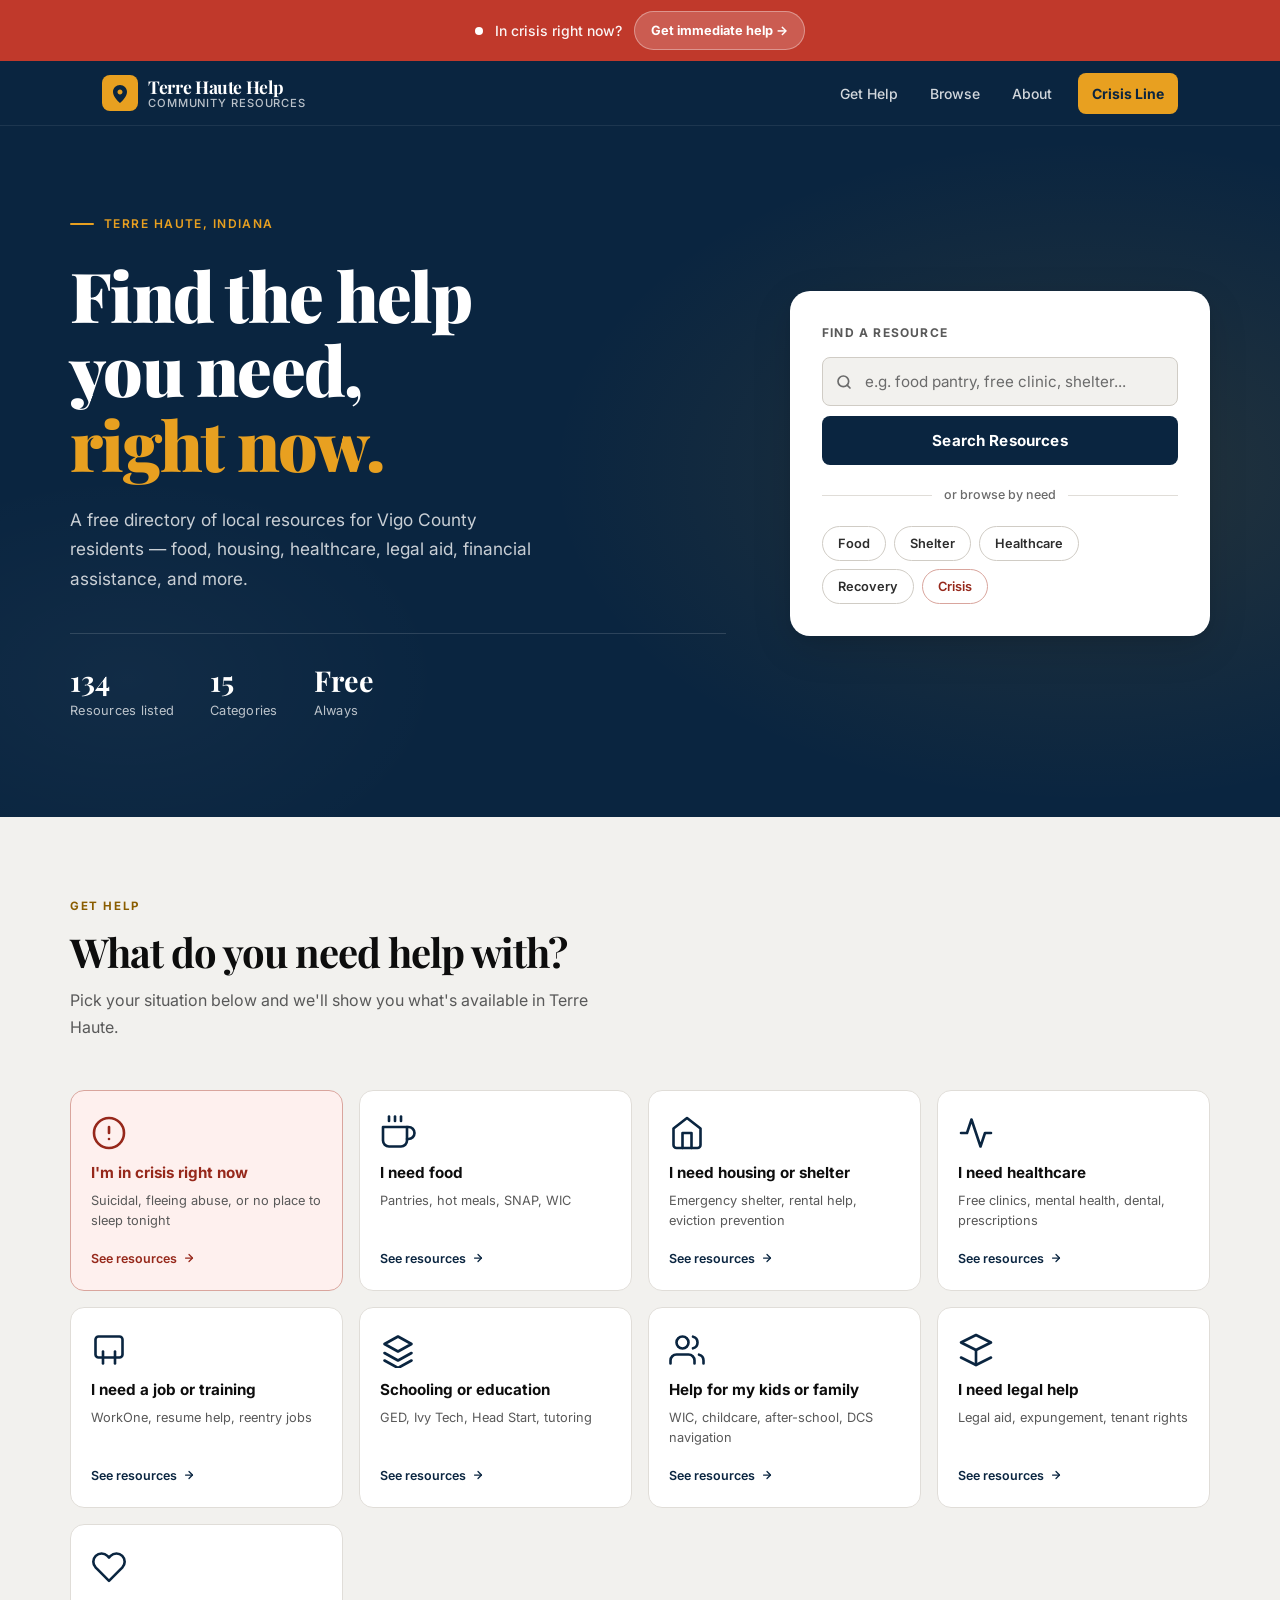
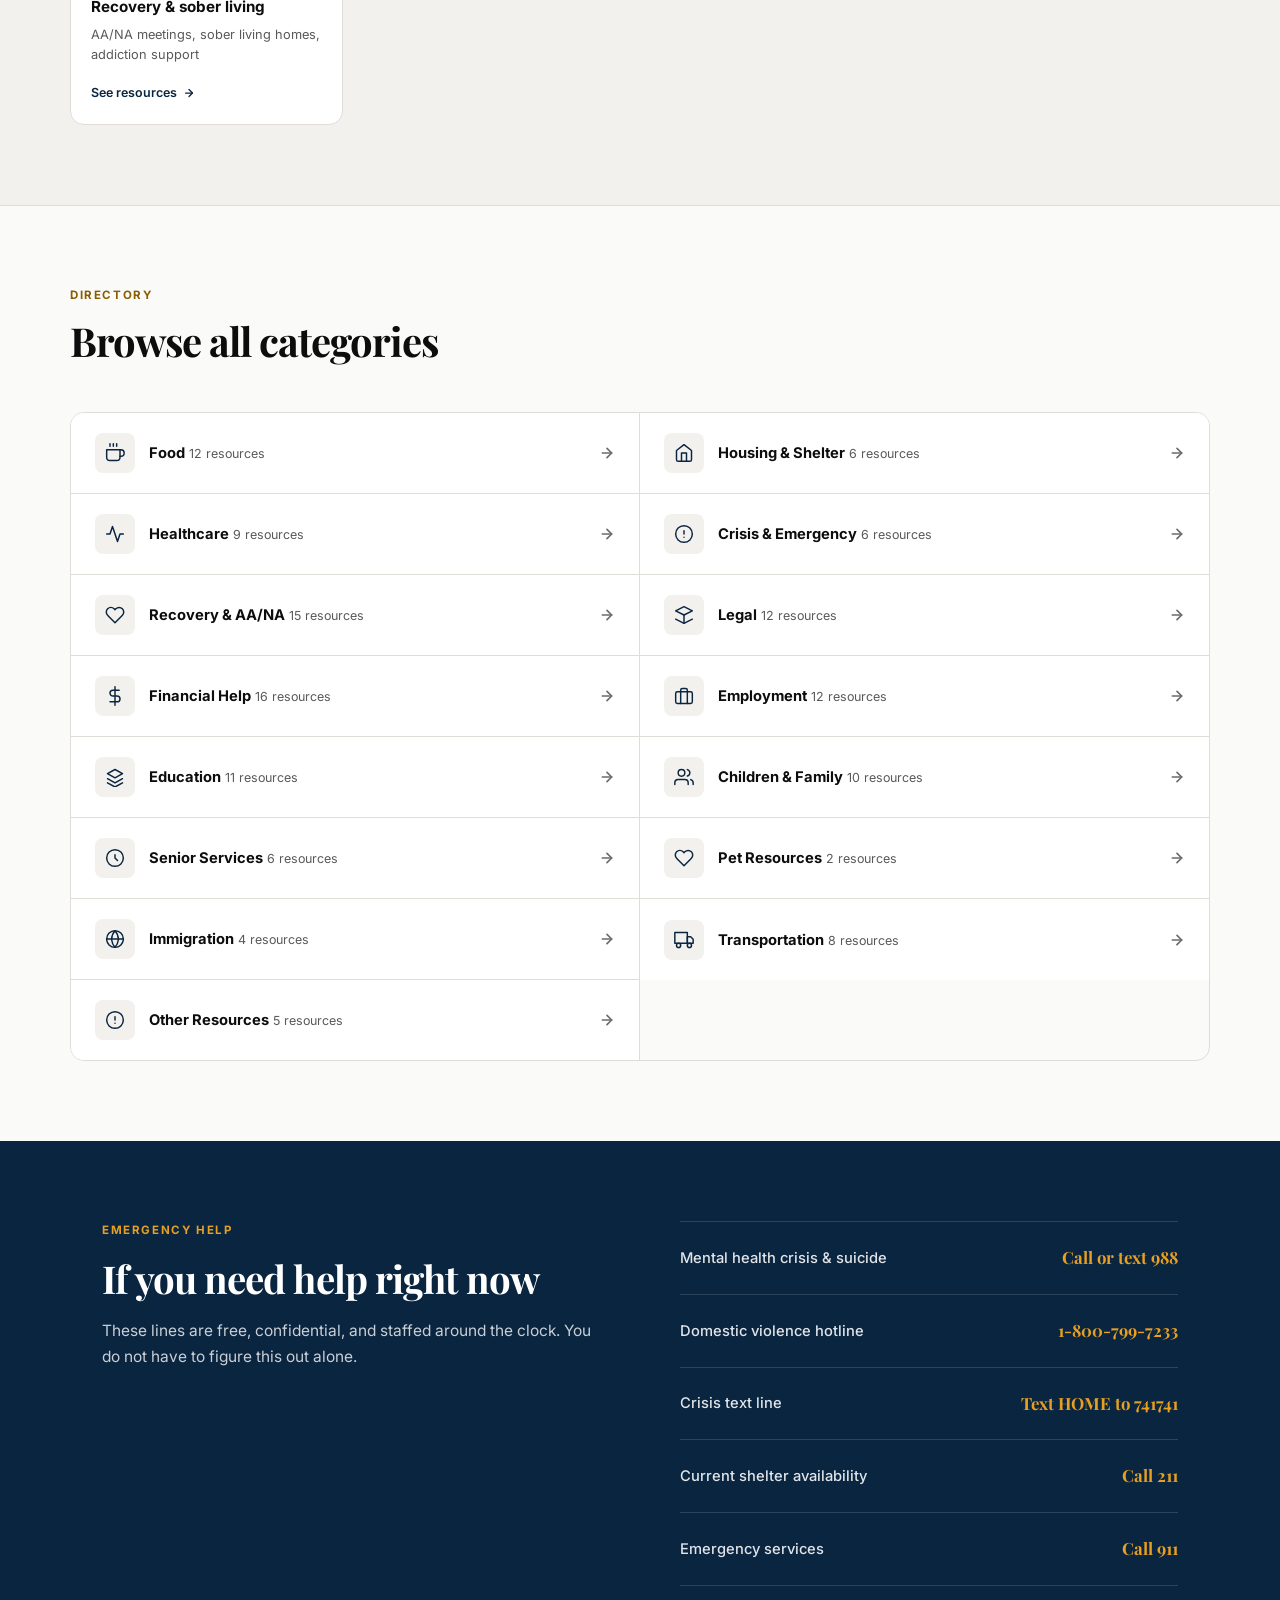
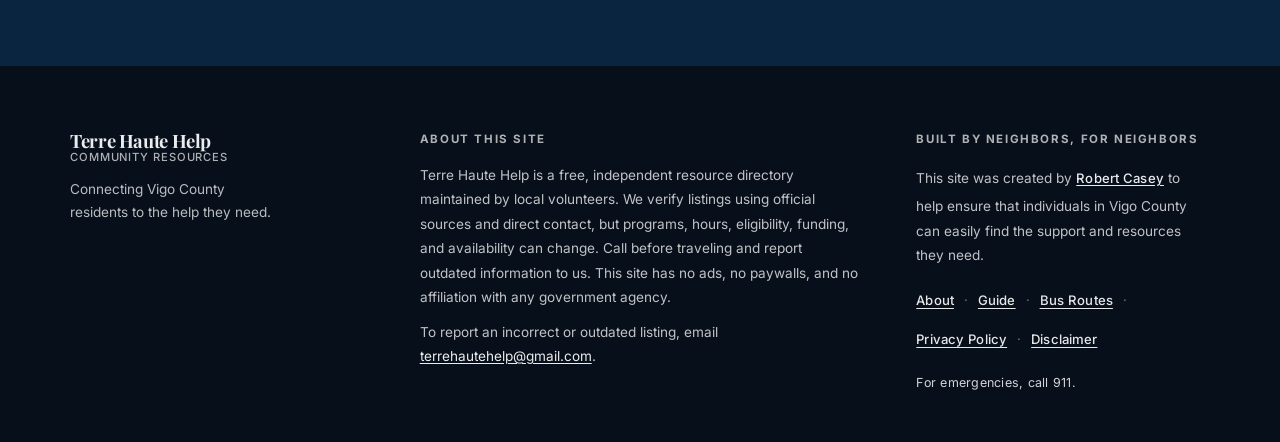
==== index.html @ 7b7ea7d6 "Import existing Terre Haute Help website" ====
<!DOCTYPE html>
<html lang="en">
<head>
  <meta charset="UTF-8" />
  <meta name="viewport" content="width=device-width, initial-scale=1.0" />

  <title>Terre Haute Help — Free Local Resources in Vigo County, Indiana</title>
  <meta name="description" content="Free resource directory for Terre Haute and Vigo County, Indiana. Find food pantries, emergency shelter, free clinics, legal aid, financial assistance, crisis support, sober living, and more." />
  <meta name="author" content="Robert Casey" />
  <meta name="robots" content="index, follow" />
  <meta name="theme-color" content="#0A2540" />
  <link rel="canonical" href="https://terrehautehelp.org" />

  <meta name="geo.region" content="US-IN" />
  <meta name="geo.placename" content="Terre Haute, Indiana" />
  <meta name="geo.position" content="39.4667;-87.4139" />
  <meta name="ICBM" content="39.4667, -87.4139" />

  <meta property="og:title" content="Terre Haute Help — Free Local Resources for Vigo County" />
  <meta property="og:description" content="A free, community-maintained directory of food, housing, healthcare, legal aid, sober living, and crisis resources in Terre Haute, Indiana." />
  <meta property="og:type" content="website" />
  <meta property="og:url" content="https://terrehautehelp.org" />
  <meta property="og:image" content="https://terrehautehelp.org/og-image-v3.png" />
  <meta property="og:image:width" content="1200" />
  <meta property="og:image:height" content="630" />
  <meta property="og:image:alt" content="Terre Haute Help — Free Community Resources" />
  <meta property="og:locale" content="en_US" />
  <meta property="og:site_name" content="Terre Haute Help" />

  <meta name="twitter:card" content="summary_large_image" />
  <meta name="twitter:title" content="Terre Haute Help — Free Local Resources" />
  <meta name="twitter:description" content="Food, housing, healthcare, legal aid, sober living, and crisis support for Terre Haute and Vigo County residents. Free, always." />
  <meta name="twitter:image" content="https://terrehautehelp.org/og-image-v3.png" />
  <meta name="twitter:image:alt" content="Terre Haute Help — Free Community Resources" />

  <meta name="apple-mobile-web-app-capable" content="yes" />
  <meta name="apple-mobile-web-app-status-bar-style" content="black-translucent" />
  <meta name="apple-mobile-web-app-title" content="TH Help" />

<link rel="icon" type="image/png" href="/favicon-96x96.png" sizes="96x96" />
<link rel="icon" type="image/svg+xml" href="/favicon.svg" />
<link rel="shortcut icon" href="/favicon.ico" />
<link rel="apple-touch-icon" sizes="180x180" href="/apple-touch-icon.png" />
<meta name="apple-mobile-web-app-title" content="Terre Haute Help" />
<link rel="manifest" href="/site.webmanifest" />

  <link rel="preconnect" href="https://fonts.googleapis.com" />
  <link rel="preconnect" href="https://fonts.gstatic.com" crossorigin />
  <link href="https://fonts.googleapis.com/css2?family=Playfair+Display:wght@700;900&family=Inter:wght@400;500;600;700&display=swap" rel="stylesheet" />

  <link rel="stylesheet" href="styles.css" />

  <script type="application/ld+json">
  {
    "@context": "https://schema.org",
    "@graph": [
      {
        "@type": "WebSite",
        "name": "Terre Haute Help",
        "url": "https://terrehautehelp.org",
        "description": "Free community resource directory for Terre Haute and Vigo County, Indiana.",
        "inLanguage": "en-US",
        "potentialAction": {
          "@type": "SearchAction",
          "target": "https://terrehautehelp.org/?q={search_term_string}",
          "query-input": "required name=search_term_string"
        }
      },
      {
        "@type": "NGO",
        "name": "Terre Haute Help",
        "url": "https://terrehautehelp.org",
        "logo": "https://terrehautehelp.org/og-image-v3.png",
        "email": "terrehautehelp@gmail.com",
        "foundingDate": "2026",
        "founder": [
          {"@type": "Person", "name": "Robert Casey"}
        ],
        "address": {
          "@type": "PostalAddress",
          "addressLocality": "Terre Haute",
          "addressRegion": "IN",
          "postalCode": "47807",
          "addressCountry": "US"
        },
        "geo": {
          "@type": "GeoCoordinates",
          "latitude": 39.4667,
          "longitude": -87.4139
        },
        "areaServed": {
          "@type": "City",
          "name": "Terre Haute",
          "containedInPlace": {
            "@type": "State",
            "name": "Indiana"
          }
        },
        "description": "Volunteer-maintained directory connecting Vigo County residents to free local resources including food, housing, healthcare, legal aid, crisis support, and sober living.",
        "knowsAbout": [
          "Food assistance",
          "Emergency shelter",
          "Healthcare resources",
          "Legal aid",
          "Crisis support",
          "Sober living",
          "Financial assistance",
          "Employment help",
          "Education resources",
          "Children and family services"
        ],
        "sameAs": []
      },
      {
        "@type": "WebPage",
        "url": "https://terrehautehelp.org",
        "name": "Terre Haute Help — Free Local Resources in Vigo County, Indiana",
        "description": "Free resource directory for Terre Haute and Vigo County residents. Find food pantries, shelter, healthcare, legal aid, crisis support, sober living homes, and financial assistance.",
        "inLanguage": "en-US",
        "isPartOf": {"@id": "https://terrehautehelp.org"},
        "about": {
          "@type": "Thing",
          "name": "Community Resources",
          "description": "Free social services and community support resources for residents of Terre Haute and Vigo County, Indiana."
        },
        "breadcrumb": {
          "@type": "BreadcrumbList",
          "itemListElement": [
            {
              "@type": "ListItem",
              "position": 1,
              "name": "Home",
              "item": "https://terrehautehelp.org"
            }
          ]
        }
      },
      {
        "@type": "FAQPage",
        "mainEntity": [
          {
            "@type": "Question",
            "name": "Where can I find free food in Terre Haute?",
            "acceptedAnswer": {
              "@type": "Answer",
              "text": "Terre Haute has several food pantries and hot meal programs including Catholic Charities Food Pantry, the Salvation Army, and CAPWI. Use our directory to find locations, hours, and what to bring."
            }
          },
          {
            "@type": "Question",
            "name": "Where can I get emergency shelter in Terre Haute?",
            "acceptedAnswer": {
              "@type": "Answer",
              "text": "Call Indiana 211 for current emergency shelter availability. Light House Mission provides emergency lodging at 1201 S. 13th St; call 812-232-7001 before traveling because space and intake requirements change. If you are fleeing domestic abuse or sexual assault, CODA Wabash Valley provides 24/7 mobile advocacy at 800-566-2632."
            }
          },
          {
            "@type": "Question",
            "name": "Where can I find free healthcare in Terre Haute?",
            "acceptedAnswer": {
              "@type": "Answer",
              "text": "The Neighborhood Health Clinic offers free primary care for uninsured adults. Hamilton Center provides mental health and addiction services on a sliding fee scale. The Vigo County Health Department offers low-cost immunizations and testing."
            }
          },
          {
            "@type": "Question",
            "name": "Where can I find sober living homes in Terre Haute?",
            "acceptedAnswer": {
              "@type": "Answer",
              "text": "Terre Haute has sober living options for men, women, and co-ed including Odyssey House, Oxford Houses, Club Soda Sober Living, Phoenix House, and Next Step Recovery. Use our Recovery category to see all options with contact information."
            }
          },
          {
            "@type": "Question",
            "name": "Who do I call if I'm in crisis in Terre Haute?",
            "acceptedAnswer": {
              "@type": "Answer",
              "text": "Call or text 988 for mental health and suicide crisis support. For domestic violence, call 1-800-799-7233. For emergencies call 911. Hamilton Center also operates a 24/7 local crisis line at 800-742-0787."
            }
          }
        ]
      }
    ]
  }
  </script>
</head>

<body>
  <a class="skip-link" href="#main">Skip to main content</a>
  <div class="site-chrome" data-surface="dark">
    <div class="crisis-bar">
      <span class="crisis-bar-dot"></span>
      <span class="crisis-bar-text">In crisis right now?</span>
      <a href="#crisis" class="crisis-bar-link">Get immediate help →</a>
    </div>

    <header class="site-header">
      <div class="header-inner">
        <a href="/" class="logo">
          <div class="logo-mark">
            <svg viewBox="0 0 20 20" xmlns="http://www.w3.org/2000/svg">
              <path d="M10 2C6.13 2 3 5.13 3 9c0 5.25 7 11 7 11s7-5.75 7-11c0-3.87-3.13-7-7-7zm0 9.5c-1.38 0-2.5-1.12-2.5-2.5S8.62 6.5 10 6.5s2.5 1.12 2.5 2.5S11.38 11.5 10 11.5z"/>
            </svg>
          </div>
          <div class="logo-text-wrap">
            <span class="logo-name">Terre Haute Help</span>
            <span class="logo-sub">Community Resources</span>
          </div>
        </a>
        <nav class="site-nav" aria-label="Main navigation">
          <a href="#situation" data-nav="gethelp">Get Help</a>
          <a href="#categories" data-nav="browse">Browse</a>
          <a href="/about" data-nav="about">About</a>
          <a href="#crisis" class="nav-cta">Crisis Line</a>
        </nav>
      </div>
    </header>
  </div>

  <main id="main">
    <div id="resultsStatus" role="status" aria-live="polite" class="visually-hidden"></div>
    <section class="hero" data-surface="dark">
      <div class="hero-grid">
        <div class="hero-left">
          <p class="hero-eyebrow">Terre Haute, Indiana</p>
          <h1 class="hero-title">Find the help<br>you need,<br><em>right now.</em></h1>
          <p class="hero-sub">A free directory of local resources for Vigo County residents — food, housing, healthcare, legal aid, financial assistance, and more.</p>
          <div class="hero-stats" data-nosnippet>
            <div class="hero-stat">
              <div class="hero-stat-num" id="statResources"></div>
              <div class="hero-stat-label">Resources listed</div>
            </div>
            <div class="hero-stat">
              <div class="hero-stat-num">15</div>
              <div class="hero-stat-label">Categories</div>
            </div>
            <div class="hero-stat">
              <div class="hero-stat-num">Free</div>
              <div class="hero-stat-label">Always</div>
            </div>
          </div>
        </div>
        <div class="hero-right">
          <div class="hero-search-card" data-surface="light">
            <label class="search-card-label" for="globalSearch">Find a resource</label>
            <div class="search-field">
              <div class="search-input-wrap">
                <svg class="search-icon" width="16" height="16" viewBox="0 0 24 24" fill="none" stroke="currentColor" stroke-width="2.5" stroke-linecap="round" stroke-linejoin="round" aria-hidden="true"><circle cx="11" cy="11" r="8"/><line x1="21" y1="21" x2="16.65" y2="16.65"/></svg>
                <input type="search" id="globalSearch" class="search-input" placeholder="e.g. food pantry, free clinic, shelter..." autocomplete="off" autocorrect="off" spellcheck="false" />
              </div>
              <button type="button" class="search-btn" id="searchBtn">Search Resources</button>
            </div>
            <div class="search-divider">or browse by need</div>
            <div class="quick-links">
              <button type="button" class="quick-link" data-filter="food">Food</button>
              <button type="button" class="quick-link" data-filter="housing">Shelter</button>
              <button type="button" class="quick-link" data-filter="health">Healthcare</button>
              <button type="button" class="quick-link" data-filter="recovery">Recovery</button>
              <button type="button" class="quick-link quick-link-crisis" data-filter="crisis">Crisis</button>
            </div>
          </div>
        </div>
      </div>
    </section>

    <section class="section situation-section" id="situation">
      <div class="section-inner">
        <div class="section-header">
          <p class="section-eyebrow">Get Help</p>
          <h2 class="section-title">What do you need help with?</h2>
          <p class="section-sub">Pick your situation below and we'll show you what's available in Terre Haute.</p>
        </div>
        <div class="situation-grid">

          <button type="button" class="sit-card sit-crisis" data-filter="crisis">
            <span class="sit-icon" aria-hidden="true"><svg viewBox="0 0 24 24" fill="none" stroke="currentColor" stroke-width="1.75" stroke-linecap="round" stroke-linejoin="round"><circle cx="12" cy="12" r="10"/><line x1="12" y1="8" x2="12" y2="12"/><line x1="12" y1="16" x2="12.01" y2="16"/></svg></span>
            <span class="sit-label">I'm in crisis right now</span>
            <span class="sit-desc">Suicidal, fleeing abuse, or no place to sleep tonight</span>
            <span class="sit-arrow">See resources <svg width="12" height="12" viewBox="0 0 24 24" fill="none" stroke="currentColor" stroke-width="2.5" stroke-linecap="round" stroke-linejoin="round" aria-hidden="true"><line x1="5" y1="12" x2="19" y2="12"/><polyline points="12 5 19 12 12 19"/></svg></span>
          </button>

          <button type="button" class="sit-card" data-filter="food">
            <span class="sit-icon" aria-hidden="true"><svg viewBox="0 0 24 24" fill="none" stroke="currentColor" stroke-width="1.75" stroke-linecap="round" stroke-linejoin="round"><path d="M18 8h1a4 4 0 0 1 0 8h-1"/><path d="M2 8h16v9a4 4 0 0 1-4 4H6a4 4 0 0 1-4-4V8z"/><line x1="6" y1="1" x2="6" y2="4"/><line x1="10" y1="1" x2="10" y2="4"/><line x1="14" y1="1" x2="14" y2="4"/></svg></span>
            <span class="sit-label">I need food</span>
            <span class="sit-desc">Pantries, hot meals, SNAP, WIC</span>
            <span class="sit-arrow">See resources <svg width="12" height="12" viewBox="0 0 24 24" fill="none" stroke="currentColor" stroke-width="2.5" stroke-linecap="round" stroke-linejoin="round" aria-hidden="true"><line x1="5" y1="12" x2="19" y2="12"/><polyline points="12 5 19 12 12 19"/></svg></span>
          </button>

          <button type="button" class="sit-card" data-filter="housing">
            <span class="sit-icon" aria-hidden="true"><svg viewBox="0 0 24 24" fill="none" stroke="currentColor" stroke-width="1.75" stroke-linecap="round" stroke-linejoin="round"><path d="M3 9l9-7 9 7v11a2 2 0 0 1-2 2H5a2 2 0 0 1-2-2z"/><polyline points="9 22 9 12 15 12 15 22"/></svg></span>
            <span class="sit-label">I need housing or shelter</span>
            <span class="sit-desc">Emergency shelter, rental help, eviction prevention</span>
            <span class="sit-arrow">See resources <svg width="12" height="12" viewBox="0 0 24 24" fill="none" stroke="currentColor" stroke-width="2.5" stroke-linecap="round" stroke-linejoin="round" aria-hidden="true"><line x1="5" y1="12" x2="19" y2="12"/><polyline points="12 5 19 12 12 19"/></svg></span>
          </button>

          <button type="button" class="sit-card" data-filter="health">
            <span class="sit-icon" aria-hidden="true"><svg viewBox="0 0 24 24" fill="none" stroke="currentColor" stroke-width="1.75" stroke-linecap="round" stroke-linejoin="round"><path d="M22 12h-4l-3 9L9 3l-3 9H2"/></svg></span>
            <span class="sit-label">I need healthcare</span>
            <span class="sit-desc">Free clinics, mental health, dental, prescriptions</span>
            <span class="sit-arrow">See resources <svg width="12" height="12" viewBox="0 0 24 24" fill="none" stroke="currentColor" stroke-width="2.5" stroke-linecap="round" stroke-linejoin="round" aria-hidden="true"><line x1="5" y1="12" x2="19" y2="12"/><polyline points="12 5 19 12 12 19"/></svg></span>
          </button>

          <button type="button" class="sit-card" data-filter="employment">
            <span class="sit-icon" aria-hidden="true"><svg viewBox="0 0 24 24" fill="none" stroke="currentColor" stroke-width="1.75" stroke-linecap="round" stroke-linejoin="round"><path d="M21 15a2 2 0 0 1-2 2H5a2 2 0 0 1-2-2V5a2 2 0 0 1 2-2h14a2 2 0 0 1 2 2z"/><path d="M16 21v-8"/><path d="M8 21v-8"/></svg></span>
            <span class="sit-label">I need a job or training</span>
            <span class="sit-desc">WorkOne, resume help, reentry jobs</span>
            <span class="sit-arrow">See resources <svg width="12" height="12" viewBox="0 0 24 24" fill="none" stroke="currentColor" stroke-width="2.5" stroke-linecap="round" stroke-linejoin="round" aria-hidden="true"><line x1="5" y1="12" x2="19" y2="12"/><polyline points="12 5 19 12 12 19"/></svg></span>
          </button>

          <button type="button" class="sit-card" data-filter="education">
            <span class="sit-icon" aria-hidden="true"><svg viewBox="0 0 24 24" fill="none" stroke="currentColor" stroke-width="1.75" stroke-linecap="round" stroke-linejoin="round"><path d="M12 3L3 8l9 5 9-5-9-5z"/><path d="M3 14l9 5 9-5"/><path d="M3 19l9 5 9-5"/></svg></span>
            <span class="sit-label">Schooling or education</span>
            <span class="sit-desc">GED, Ivy Tech, Head Start, tutoring</span>
            <span class="sit-arrow">See resources <svg width="12" height="12" viewBox="0 0 24 24" fill="none" stroke="currentColor" stroke-width="2.5" stroke-linecap="round" stroke-linejoin="round" aria-hidden="true"><line x1="5" y1="12" x2="19" y2="12"/><polyline points="12 5 19 12 12 19"/></svg></span>
          </button>

          <button type="button" class="sit-card" data-filter="children">
            <span class="sit-icon" aria-hidden="true"><svg viewBox="0 0 24 24" fill="none" stroke="currentColor" stroke-width="1.75" stroke-linecap="round" stroke-linejoin="round"><path d="M17 21v-2a4 4 0 0 0-4-4H5a4 4 0 0 0-4 4v2"/><circle cx="9" cy="7" r="4"/><path d="M23 21v-2a4 4 0 0 0-3-3.87"/><path d="M16 3.13a4 4 0 0 1 0 7.75"/></svg></span>
            <span class="sit-label">Help for my kids or family</span>
            <span class="sit-desc">WIC, childcare, after-school, DCS navigation</span>
            <span class="sit-arrow">See resources <svg width="12" height="12" viewBox="0 0 24 24" fill="none" stroke="currentColor" stroke-width="2.5" stroke-linecap="round" stroke-linejoin="round" aria-hidden="true"><line x1="5" y1="12" x2="19" y2="12"/><polyline points="12 5 19 12 12 19"/></svg></span>
          </button>

          <button type="button" class="sit-card" data-filter="legal">
            <span class="sit-icon" aria-hidden="true"><svg viewBox="0 0 24 24" fill="none" stroke="currentColor" stroke-width="1.75" stroke-linecap="round" stroke-linejoin="round"><path d="M12 2L2 7l10 5 10-5-10-5z"/><path d="M2 17l10 5 10-5"/><path d="M12 22V12"/></svg></span>
            <span class="sit-label">I need legal help</span>
            <span class="sit-desc">Legal aid, expungement, tenant rights</span>
            <span class="sit-arrow">See resources <svg width="12" height="12" viewBox="0 0 24 24" fill="none" stroke="currentColor" stroke-width="2.5" stroke-linecap="round" stroke-linejoin="round" aria-hidden="true"><line x1="5" y1="12" x2="19" y2="12"/><polyline points="12 5 19 12 12 19"/></svg></span>
          </button>

          <button type="button" class="sit-card" data-filter="recovery">
            <span class="sit-icon" aria-hidden="true"><svg viewBox="0 0 24 24" fill="none" stroke="currentColor" stroke-width="1.75" stroke-linecap="round" stroke-linejoin="round"><path d="M20.84 4.61a5.5 5.5 0 0 0-7.78 0L12 5.67l-1.06-1.06a5.5 5.5 0 0 0-7.78 7.78l1.06 1.06L12 21.23l7.78-7.78 1.06-1.06a5.5 5.5 0 0 0 0-7.78z"/></svg></span>
            <span class="sit-label">Recovery & sober living</span>
            <span class="sit-desc">AA/NA meetings, sober living homes, addiction support</span>
            <span class="sit-arrow">See resources <svg width="12" height="12" viewBox="0 0 24 24" fill="none" stroke="currentColor" stroke-width="2.5" stroke-linecap="round" stroke-linejoin="round" aria-hidden="true"><line x1="5" y1="12" x2="19" y2="12"/><polyline points="12 5 19 12 12 19"/></svg></span>
          </button>

        </div>
      </div>
    </section>

    <section class="section results-section" id="resultsSection" style="display:none;" hidden aria-labelledby="resultsTitle">
      <div class="section-inner">
        <div class="results-header">
          <div>
            <h2 class="section-title" id="resultsTitle" tabindex="-1">Results</h2>
            <p class="results-count" id="resultsCount"></p>
          </div>
          <button type="button" class="clear-btn" id="clearBtn">
            <svg width="14" height="14" viewBox="0 0 24 24" fill="none" stroke="currentColor" stroke-width="2.5" stroke-linecap="round" stroke-linejoin="round" aria-hidden="true"><line x1="19" y1="12" x2="5" y2="12"/><polyline points="12 19 5 12 12 5"/></svg>
            Back to all
          </button>
        </div>
        <div class="results-grid" id="resultsGrid"></div>
      </div>
    </section>

    <section class="section categories-section" id="categories">
      <div class="section-inner">
        <div class="section-header">
          <p class="section-eyebrow">Directory</p>
          <h2 class="section-title">Browse all categories</h2>
        </div>
        <div class="cat-grid" id="catList"></div>
      </div>
    </section>

    <section id="crisis" data-surface="dark" aria-label="Crisis and emergency help">
      <div class="crisis-inner">
        <div class="crisis-left">
          <p class="crisis-eyebrow">Emergency Help</p>
          <h2 class="crisis-title">If you need help right now</h2>
          <p class="crisis-sub">These lines are free, confidential, and staffed around the clock. You do not have to figure this out alone.</p>
        </div>
        <div class="crisis-right">
          <div class="crisis-items">
            <div class="crisis-item"><span class="crisis-item-label">Mental health crisis &amp; suicide</span><a href="tel:988" class="crisis-phone">Call or text 988</a></div>
            <div class="crisis-item"><span class="crisis-item-label">Domestic violence hotline</span><a href="tel:18007997233" class="crisis-phone">1-800-799-7233</a></div>
            <div class="crisis-item"><span class="crisis-item-label">Crisis text line</span><a href="sms:741741" class="crisis-phone">Text HOME to 741741</a></div>
            <div class="crisis-item"><span class="crisis-item-label">Current shelter availability</span><a href="tel:211" class="crisis-phone">Call 211</a></div>
            <div class="crisis-item"><span class="crisis-item-label">Emergency services</span><a href="tel:911" class="crisis-phone">Call 911</a></div>
          </div>
        </div>
      </div>
    </section>
  </main>

  <footer class="site-footer" data-surface="dark">
    <div class="footer-inner">
      <div class="footer-brand">
        <div class="logo-text-wrap">
          <span class="logo-name">Terre Haute Help</span>
          <span class="logo-sub">Community Resources</span>
        </div>
        <p class="footer-tagline">Connecting Vigo County residents to the help they need.</p>
      </div>
      <div class="footer-center">
        <p class="footer-section-label">About this site</p>
        <p class="footer-note">Terre Haute Help is a free, independent resource directory maintained by local volunteers. We verify listings using official sources and direct contact, but programs, hours, eligibility, funding, and availability can change. Call before traveling and report outdated information to us. This site has no ads, no paywalls, and no affiliation with any government agency.</p>
        <p class="footer-note" style="margin-top:10px;">To report an incorrect or outdated listing, email <a href="mailto:terrehautehelp@gmail.com">terrehautehelp@gmail.com</a>.</p>
      </div>
      <div class="footer-right">
        <p class="footer-section-label">Built by neighbors, for neighbors</p>
        <p class="footer-note">This site was created by <a href="/about" class="footer-link">Robert Casey</a> to help ensure that individuals in Vigo County can easily find the support and resources they need.</p>
        <div class="footer-links-row">
          <a href="/about" class="footer-link">About</a>
          <span class="footer-link-divider" aria-hidden="true">·</span>
          <a href="/guide" class="footer-link">Guide</a>
          <span class="footer-link-divider" aria-hidden="true">·</span>
          <a href="/bus" class="footer-link">Bus Routes</a>
          <span class="footer-link-divider" aria-hidden="true">·</span>
          <a href="/privacy" class="footer-link">Privacy Policy</a>
          <span class="footer-link-divider" aria-hidden="true">·</span>
          <a href="/disclaimer" class="footer-link">Disclaimer</a>
        </div>
        <p class="footer-small">For emergencies, call 911.</p>
      </div>
    </div>
  </footer>
  <script src="site.js?v=1"></script>

  <script src="resources.js?v=20260805-135812"></script>
  <script src="app.js?v=20260805-135812"></script>
</body>
</html>
---- styles.css ----
@import url('https://fonts.googleapis.com/css2?family=Playfair+Display:wght@700;900&family=Inter:wght@400;500;600;700&display=swap');

:root {
  --white:#FAFAF8;--bg:#FAFAF8;--bg-2:#F2F1EE;--bg-3:#E8E6E1;
  /* A11Y: ink ramp darkened. Old --ink-muted #6B6B6B moves down to --ink-faint,
     --ink-muted becomes #595959. Old --ink-faint #A8A8A8 (2.28:1) removed. WCAG 1.4.3 */
  --ink:#0D0D0D;--ink-2:#2D2D2D;--ink-muted:#595959;--ink-faint:#6B6B6B;
  --navy:#0A2540;--navy-light:#0E3460;
  /* A11Y: --amber-dark #B87D10 (3.11-3.51:1) replaced with #8A5D00 (5.10-5.51:1). WCAG 1.4.3 */
  --amber:#E8A020;--amber-light:#FFF4E0;--amber-dark:#8A5D00;
  --red:#C0392B;--red-light:#FEF0EE;--red-dark:#96281B;
  --green:#1A7F5A;--green-light:#EAF7F1;--green-dark:#136045;
  --border:#E0DDD8;--border-2:#D0CCC5;
  /* A11Y: focus indicator tokens. WCAG 2.4.7 / 1.4.11 */
  --focus-dark:#0A2540;--focus-light:#FFC845;
  --shadow-sm:0 1px 3px rgba(0,0,0,0.08),0 1px 2px rgba(0,0,0,0.04);
  --shadow-md:0 4px 16px rgba(0,0,0,0.10),0 2px 6px rgba(0,0,0,0.06);
  --shadow-lg:0 12px 40px rgba(0,0,0,0.12),0 4px 12px rgba(0,0,0,0.06);
  --font-display:'Playfair Display',Georgia,serif;
  --font-body:'Inter',system-ui,sans-serif;
  --radius:8px;--radius-lg:14px;--radius-xl:20px;
  --max-w:1140px;--ease:cubic-bezier(0.4,0,0.2,1);
  /* A11Y: total sticky chrome height, used for scroll-margin. WCAG 2.4.11 */
  --sticky-offset:110px;
}

*,*::before,*::after{box-sizing:border-box;margin:0;padding:0}
html{scroll-behavior:smooth;font-size:16px;-webkit-font-smoothing:antialiased}
body{background:var(--bg);color:var(--ink);font-family:var(--font-body);line-height:1.65;min-height:100vh}
a{color:var(--navy);text-decoration:none}
a:hover{text-decoration:underline}
button{cursor:pointer;border:none;background:none;font-family:var(--font-body);color:inherit}
input{font-family:var(--font-body)}

/* ══ A11Y: FOCUS INDICATORS — WCAG 2.4.7, 1.4.11 ══
   Mechanism: --focus-ring is an inheritable custom property. Any container
   marked as a dark surface redefines it, and every focusable descendant picks
   up the high-contrast ring automatically through normal CSS inheritance.

   To make a NEW dark region focus-safe, add data-surface="dark" to it.
   Nothing else is required — no new selector, no JS.

   Navy #0A2540 on light surfaces = 14.87:1
   Gold #FFC845 on navy          = 10.06:1 */
:root{--focus-ring:var(--focus-dark)}

/* Extensible mechanism — use this on any new dark container. */
[data-surface="dark"]{--focus-ring:var(--focus-light)}

/* Safety net for existing dark regions, in case markup is missed.
   Includes page-level inline-styled containers: .policy-hero (about, bus,
   privacy, disclaimer), .guide-hero, .guide-cta, .bus-contact, .bus-info-card,
   .about-stat. */
.crisis-bar,.site-header,.site-chrome,.hero,#crisis,.site-footer,
.policy-hero,.guide-hero,.guide-cta,.bus-contact,.bus-info-card,.about-stat{
  --focus-ring:var(--focus-light);
}

/* Light panels nested inside a dark region must revert. */
.hero-search-card,[data-surface="light"]{--focus-ring:var(--focus-dark)}

:focus-visible{
  outline:3px solid var(--focus-ring);
  outline-offset:3px;
  border-radius:3px;
}
@supports not selector(:focus-visible){
  a:focus,button:focus,input:focus,[tabindex]:focus{
    outline:3px solid var(--focus-ring);outline-offset:3px;
  }
}
/* A11Y: keep focused targets clear of the sticky chrome. WCAG 2.4.11
   --sticky-offset is measured at runtime by site.js; the :root value is a
   fallback for the no-JS case. */
[id]{scroll-margin-top:var(--sticky-offset)}

/* ══ A11Y: SKIP LINK — WCAG 2.4.1 bypass mechanism ══ */
.skip-link{
  position:absolute;left:8px;top:-100px;z-index:9999;
  background:var(--navy);color:#fff;
  padding:14px 22px;border-radius:0 0 var(--radius) var(--radius);
  font-weight:700;font-size:0.95rem;text-decoration:none;
  transition:top 0.15s var(--ease);
}
.skip-link:focus{top:0;text-decoration:none}
.skip-link{--focus-ring:var(--focus-light)}
.skip-link:focus-visible{outline-offset:-6px}
/* main receives programmatic focus from the skip link without a visible ring
   on the whole region */
main:focus{outline:none}

/* A11Y: visually hidden but available to assistive tech */
.visually-hidden{
  position:absolute!important;width:1px;height:1px;
  padding:0;margin:-1px;overflow:hidden;
  clip:rect(0 0 0 0);white-space:nowrap;border:0;
}

/* ══ A11Y: STICKY CHROME — WCAG 2.4.11, 1.4.10 ══
   Previously .crisis-bar was sticky at top:0 and .site-header sticky at
   top:41px. That 41px was the crisis bar's height at default text size only;
   at 200% zoom, with enlarged text, or once the bar wrapped to two lines, the
   header overlapped it.

   Both are now static children of one sticky wrapper, so the header sits
   below the crisis bar at any height with no magic number.

   Phase 2: .site-chrome is where a .gov-style utility row and primary
   navigation would live. */
.site-chrome{position:sticky;top:0;z-index:200}
.crisis-bar{background:var(--red);color:#fff;padding:11px 24px;display:flex;justify-content:center;align-items:center;gap:12px;flex-wrap:wrap;font-size:0.875rem;font-weight:500}
/* A11Y: infinite pulse removed. WCAG 2.2.2 — auto-starting motion over 5s with no
   pause control. Static dot retains the visual accent. */
.crisis-bar-dot{width:8px;height:8px;background:#fff;border-radius:50%;flex-shrink:0}
.crisis-bar-text{opacity:0.95}
/* A11Y: padding raised 4px->8px for 24x24 target minimum. WCAG 2.5.8 */
.crisis-bar-link{color:#fff;font-weight:700;background:rgba(255,255,255,0.18);border:1px solid rgba(255,255,255,0.35);padding:8px 16px;border-radius:100px;font-size:0.8rem;transition:background 0.15s;white-space:nowrap;display:inline-block}
.crisis-bar-link:hover{background:rgba(255,255,255,0.30);text-decoration:none}

.site-header{background:var(--navy);border-bottom:1px solid rgba(255,255,255,0.08)}
.header-inner{max-width:var(--max-w);margin:0 auto;padding:0 32px;height:64px;display:flex;align-items:center;justify-content:space-between;gap:24px}
.logo{display:flex;align-items:center;gap:10px;text-decoration:none}
.logo-mark{width:36px;height:36px;background:var(--amber);border-radius:8px;display:flex;align-items:center;justify-content:center;flex-shrink:0}
.logo-mark svg{width:20px;height:20px;fill:var(--navy)}
.logo-text-wrap{display:flex;flex-direction:column;line-height:1.15}
.logo-name{font-family:var(--font-display);font-size:1.1rem;font-weight:700;color:#fff;letter-spacing:-0.02em}
/* A11Y: 0.65rem (10.4px) raised to 0.7rem, opacity 0.5 -> 0.72. WCAG 1.4.3 */
.logo-sub{font-size:0.7rem;color:rgba(255,255,255,0.72);letter-spacing:0.08em;text-transform:uppercase;font-weight:500}
.site-nav{display:flex;align-items:center;gap:4px}
/* A11Y: nav link opacity 0.7 -> 0.82 for contrast on navy. WCAG 1.4.3 */
.site-nav a{color:rgba(255,255,255,0.82);font-size:0.875rem;font-weight:500;padding:9px 14px;border-radius:var(--radius);transition:color 0.15s,background 0.15s;white-space:nowrap}
.site-nav a:hover{color:#fff;background:rgba(255,255,255,0.10);text-decoration:none}
.nav-cta{background:var(--amber)!important;color:var(--navy)!important;font-weight:700!important;margin-left:8px}
.nav-cta:hover{background:#d4911a!important}

.hero{background:var(--navy);color:#fff;padding:80px 32px 96px;position:relative;overflow:hidden}
.hero::before{content:'';position:absolute;inset:0;background:radial-gradient(ellipse 70% 80% at 85% 50%,rgba(232,160,32,0.12) 0%,transparent 60%),radial-gradient(ellipse 50% 60% at 10% 80%,rgba(255,255,255,0.03) 0%,transparent 50%);pointer-events:none}
.hero-grid{max-width:var(--max-w);margin:0 auto;display:grid;grid-template-columns:1fr 420px;gap:64px;align-items:center;position:relative;z-index:1}
.hero-eyebrow{display:inline-flex;align-items:center;gap:10px;font-size:0.75rem;font-weight:600;letter-spacing:0.12em;text-transform:uppercase;color:var(--amber);margin-bottom:24px}
.hero-eyebrow::before{content:'';display:block;width:24px;height:2px;background:var(--amber);border-radius:2px}
.hero-title{font-family:var(--font-display);font-size:clamp(2.6rem,6vw,4.3rem);font-weight:900;line-height:1.08;letter-spacing:-0.025em;color:#fff;margin-bottom:24px}
.hero-title em{font-style:normal;color:var(--amber)}
/* A11Y: 0.65 -> 0.78 alpha. WCAG 1.4.3 */
.hero-sub{font-size:1.08rem;color:rgba(255,255,255,0.78);line-height:1.7;max-width:470px;margin-bottom:40px;font-weight:400}
.hero-stats{display:flex;gap:36px;padding-top:32px;border-top:1px solid rgba(255,255,255,0.14)}
.hero-stat-num{font-family:var(--font-display);font-size:1.8rem;font-weight:700;color:#fff;line-height:1}
/* A11Y: 0.5 alpha (4.88:1) -> 0.72 for margin. WCAG 1.4.3 */
.hero-stat-label{font-size:0.8rem;color:rgba(255,255,255,0.72);margin-top:5px;letter-spacing:0.02em}

.hero-search-card{background:#fff;border-radius:var(--radius-xl);padding:32px;box-shadow:var(--shadow-lg)}
/* A11Y: was <p>, now a real <label for="globalSearch">. WCAG 2.5.3 */
.search-card-label{display:block;font-size:0.75rem;font-weight:700;letter-spacing:0.1em;text-transform:uppercase;color:var(--ink-muted);margin-bottom:14px}
.search-field{display:flex;flex-direction:column;gap:10px;margin-bottom:20px}
.search-input-wrap{position:relative}
.search-icon{position:absolute;left:14px;top:50%;transform:translateY(-50%);color:var(--ink-faint);pointer-events:none}
/* A11Y: outline:none removed; focus handled by :focus-visible above. WCAG 2.4.7 */
.search-input{width:100%;background:var(--bg-2);border:1.5px solid var(--border-2);border-radius:var(--radius);color:var(--ink);padding:14px 16px 14px 42px;font-size:0.95rem;transition:border-color 0.15s,box-shadow 0.15s}
.search-input::placeholder{color:var(--ink-faint);opacity:1}
.search-input:focus{border-color:var(--navy)}
.search-btn{width:100%;background:var(--navy);color:#fff;font-weight:700;font-size:0.95rem;padding:15px;border-radius:var(--radius);transition:background 0.15s,transform 0.1s;letter-spacing:0.01em}
.search-btn:hover{background:var(--navy-light)}
.search-btn:active{transform:scale(0.99)}
.search-divider{display:flex;align-items:center;gap:12px;margin-bottom:20px;color:var(--ink-faint);font-size:0.78rem;font-weight:500}
.search-divider::before,.search-divider::after{content:'';flex:1;height:1px;background:var(--border)}
.quick-links{display:flex;flex-wrap:wrap;gap:8px}
/* A11Y: padding 6px -> 9px, min-height 24px enforced. WCAG 2.5.8 */
.quick-link{font-size:0.8rem;font-weight:600;padding:9px 15px;min-height:24px;border-radius:100px;border:1.5px solid var(--border-2);color:var(--ink-2);transition:border-color 0.15s,background 0.15s,color 0.15s;cursor:pointer;background:none;display:inline-flex;align-items:center;gap:6px}
.quick-link:hover{border-color:var(--navy);color:var(--navy);background:rgba(10,37,64,0.05)}
.quick-link-crisis{border-color:#D9A59D;color:var(--red-dark)}
.quick-link-crisis:hover{border-color:var(--red)!important;color:var(--red-dark)!important;background:var(--red-light)!important}

.section{padding:80px 32px}
.section-inner{max-width:var(--max-w);margin:0 auto}
.section-header{margin-bottom:48px}
.section-eyebrow{font-size:0.72rem;font-weight:700;letter-spacing:0.14em;text-transform:uppercase;color:var(--amber-dark);margin-bottom:12px}
.section-title{font-family:var(--font-display);font-size:clamp(1.8rem,4vw,2.5rem);font-weight:700;letter-spacing:-0.025em;color:var(--ink);margin-bottom:12px;line-height:1.18}
.section-sub{font-size:1rem;color:var(--ink-muted);max-width:560px;line-height:1.7}

.situation-section{background:var(--bg-2)}
.situation-grid{display:grid;grid-template-columns:repeat(4,1fr);gap:16px}
.sit-card{background:#fff;border:1.5px solid var(--border);border-radius:var(--radius-lg);padding:24px 20px;text-align:left;display:flex;flex-direction:column;gap:8px;transition:border-color 0.2s var(--ease),box-shadow 0.2s var(--ease),transform 0.2s var(--ease);cursor:pointer;position:relative;overflow:hidden;width:100%;font-family:var(--font-body)}
.sit-card::after{content:'';position:absolute;bottom:0;left:0;right:0;height:3px;background:var(--navy);transform:scaleX(0);transform-origin:left;transition:transform 0.2s var(--ease)}
.sit-card:hover{border-color:var(--navy);box-shadow:var(--shadow-md);transform:translateY(-3px)}
.sit-card:hover::after,.sit-card:focus-visible::after{transform:scaleX(1)}
.sit-card:active{transform:translateY(-1px)}
.sit-icon{width:36px;height:36px;margin-bottom:4px;color:var(--navy);flex-shrink:0}
.sit-icon svg{width:100%;height:100%}
.sit-label{font-size:0.95rem;font-weight:700;color:var(--ink);line-height:1.35}
/* A11Y: 0.78rem retained but colour darkened via --ink-muted token */
.sit-desc{font-size:0.8rem;color:var(--ink-muted);line-height:1.55}
.sit-arrow{margin-top:auto;padding-top:12px;font-size:0.78rem;font-weight:600;color:var(--navy);display:flex;align-items:center;gap:6px}
.sit-crisis{border-color:#D9A59D;background:var(--red-light)}
.sit-crisis::after{background:var(--red)}
.sit-crisis:hover{border-color:var(--red)}
.sit-crisis .sit-label{color:var(--red-dark)}
.sit-crisis .sit-icon{color:var(--red-dark)}
.sit-crisis .sit-arrow{color:var(--red-dark)}

.results-section{background:var(--bg);border-top:2px solid var(--border)}
.results-header{display:flex;align-items:center;justify-content:space-between;margin-bottom:36px;flex-wrap:wrap;gap:16px}
/* A11Y: results heading takes programmatic focus only; no visible ring artefact */
#resultsTitle:focus{outline:none}
#resultsTitle:focus-visible{outline-offset:4px}
.results-count{font-size:0.88rem;color:var(--ink-muted);font-weight:500}
.clear-btn{display:flex;align-items:center;gap:6px;font-size:0.875rem;font-weight:600;color:var(--ink-muted);padding:10px 18px;min-height:24px;border:1.5px solid var(--border-2);border-radius:100px;transition:color 0.15s,border-color 0.15s;background:#fff}
.clear-btn:hover{color:var(--ink);border-color:var(--ink-2)}
.results-grid{display:grid;grid-template-columns:repeat(3,1fr);gap:20px}
.resource-card{background:#fff;border:1px solid var(--border);border-radius:var(--radius-lg);display:flex;flex-direction:column;transition:box-shadow 0.2s var(--ease),transform 0.2s var(--ease);overflow:hidden}
.resource-card:hover{box-shadow:var(--shadow-md);transform:translateY(-2px)}
.rc-top-bar{height:4px;flex-shrink:0}
.bar-food{background:var(--green)}
.bar-housing{background:var(--amber)}
.bar-health{background:#7B5EA7}
.bar-crisis{background:var(--red)}
.bar-recovery{background:#2C7873}
.bar-legal{background:#4A90E2}
.bar-financial{background:#F5A623}
.bar-employment{background:#7ED321}
.bar-education{background:#9B59B6}
.bar-children{background:#FF9F1C}
.bar-senior{background:#2ECC71}
.bar-pet{background:#F06292}
.bar-immigration{background:#3498DB}
.bar-transportation{background:#1ABC9C}
.bar-other{background:#95A5A6}
.rc-body{padding:22px 22px 0;flex:1;display:flex;flex-direction:column;gap:13px}
.rc-header{display:flex;align-items:flex-start;justify-content:space-between;gap:12px}
/* A11Y: now an <h3> so results are navigable by heading. Structural improvement. */
.rc-name{font-size:1rem;font-weight:700;color:var(--ink);line-height:1.4;font-family:var(--font-body)}
/* A11Y: 0.65rem (10.4px) -> 0.7rem, padding raised for legibility. WCAG 1.4.4 support */
.rc-badge{font-size:0.7rem;font-weight:700;letter-spacing:0.06em;text-transform:uppercase;padding:4px 10px;border-radius:100px;white-space:nowrap;flex-shrink:0}
/* ══ A11Y: BADGE RAMP REBUILT — every pair now 5.27:1 or better. WCAG 1.4.3 ══
   Previously failing: housing 3.22, financial 3.22, children 3.22,
   employment 3.70, recovery 4.49. Previously marginal: food 4.51,
   senior 4.50, transportation 4.50. */
.badge-food{background:var(--green-light);color:#136045}
.badge-housing{background:var(--amber-light);color:#8A5D00}
.badge-health{background:#F2EBF7;color:#5A3F7D}
.badge-crisis{background:var(--red-light);color:#96281B}
.badge-recovery{background:#E0F2F1;color:#1F5A56}
.badge-legal{background:#E3F0FA;color:#1E5A9C}
.badge-financial{background:#FEF4E0;color:#8A5D00}
.badge-employment{background:#E8F7D9;color:#3A6D14}
.badge-education{background:#F4E9F7;color:#6A2E7E}
.badge-children{background:#FFF4E0;color:#8A5D00}
.badge-senior{background:#E8F7F1;color:#136045}
.badge-pet{background:#FCE4ED;color:#9C2E5E}
.badge-immigration{background:#E3F0FA;color:#1E5A9C}
.badge-transportation{background:#E8F7F1;color:#136045}
.badge-other{background:#F0F0F0;color:#595959}
.rc-desc{font-size:0.87rem;color:var(--ink-muted);line-height:1.65}
.rc-meta{display:flex;flex-direction:column;gap:7px}
.rc-meta-row{display:flex;align-items:baseline;gap:10px;font-size:0.83rem}
/* A11Y: 0.72rem -> 0.75rem, colour via darkened --ink-faint. WCAG 1.4.3 */
.rc-meta-key{color:var(--ink-faint);font-weight:600;min-width:58px;flex-shrink:0;font-size:0.75rem;text-transform:uppercase;letter-spacing:0.05em}
.rc-meta-val{color:var(--ink-2)}
.rc-meta-val a{color:var(--navy);font-weight:600;text-decoration:underline;text-underline-offset:2px}
.rc-req{background:#FFFBF0;border:1px solid #E8C86A;border-radius:var(--radius);padding:11px 14px;font-size:0.8rem;color:#6B5000;line-height:1.6}
.rc-req strong{color:#4A3700;font-weight:700}
/* A11Y: separated from the address block above it so the bus route is not
   misread as a second address line */
.rc-bus{font-size:0.78rem;color:var(--ink-faint);display:flex;align-items:center;gap:6px;margin-top:2px}
.rc-footer{padding:14px 22px 18px;display:flex;align-items:center;justify-content:space-between;gap:10px;border-top:1px solid var(--border);margin-top:14px;flex-wrap:wrap}
.rc-actions{display:flex;gap:8px;flex-wrap:wrap}
.rc-btn{font-size:0.8rem;font-weight:700;padding:9px 16px;min-height:24px;border-radius:var(--radius);transition:opacity 0.15s,transform 0.1s;letter-spacing:0.01em;display:inline-flex;align-items:center;gap:5px}
.rc-btn:hover{opacity:0.88;text-decoration:none}
.rc-btn:active{transform:scale(0.98)}
.rc-btn-primary{background:var(--navy);color:#fff}
.rc-btn-secondary{border:1.5px solid var(--border-2);color:var(--ink-2);background:#fff}
.rc-btn-secondary:hover{border-color:var(--ink-2)}
/* A11Y: 0.68rem (10.9px) -> 0.75rem. WCAG 1.4.4 support */
.rc-updated{font-size:0.75rem;color:var(--ink-faint);white-space:nowrap}

.categories-section{background:var(--bg);border-top:1px solid var(--border)}
.cat-grid{display:grid;grid-template-columns:repeat(2,1fr);border:1px solid var(--border);border-radius:var(--radius-lg);overflow:hidden}
/* ══ A11Y: .cat-row is now a native <button>, not a div with onclick.
   WCAG 2.1.1 (keyboard) and 4.1.2 (name/role/value). ══ */
.cat-row{display:flex;align-items:center;justify-content:space-between;width:100%;padding:20px 24px;border:none;border-bottom:1px solid var(--border);cursor:pointer;background:#fff;transition:background 0.15s;gap:12px;text-align:left;font-family:var(--font-body)}
.cat-row:nth-child(odd){border-right:1px solid var(--border)}
.cat-row:nth-last-child(-n+2){border-bottom:none}
.cat-row:hover{background:var(--bg-2)}
.cat-row:focus-visible{outline-offset:-3px;background:var(--bg-2)}
.cat-row-left{display:flex;align-items:center;gap:14px;min-width:0}
.cat-row-icon{width:40px;height:40px;border-radius:var(--radius);background:var(--bg-2);display:flex;align-items:center;justify-content:center;flex-shrink:0}
.cat-row-icon svg{width:20px;height:20px;color:var(--navy)}
.cat-row-info{min-width:0}
.cat-row-name{font-size:0.92rem;font-weight:700;color:var(--ink)}
.cat-row-count{font-size:0.78rem;color:var(--ink-muted);margin-top:2px}
.cat-row-arrow{color:var(--ink-faint);flex-shrink:0}

#crisis{background:var(--navy)}
.crisis-inner{max-width:var(--max-w);margin:0 auto;padding:80px 32px;display:grid;grid-template-columns:1fr 1fr;gap:80px;align-items:start}
.crisis-eyebrow{font-size:0.72rem;font-weight:700;letter-spacing:0.14em;text-transform:uppercase;color:var(--amber);margin-bottom:16px}
.crisis-title{font-family:var(--font-display);font-size:clamp(1.8rem,3vw,2.5rem);font-weight:700;color:#fff;line-height:1.18;letter-spacing:-0.025em;margin-bottom:16px}
/* A11Y: 0.55 -> 0.78 alpha. WCAG 1.4.3 */
.crisis-sub{font-size:0.97rem;color:rgba(255,255,255,0.78);line-height:1.7}
.crisis-items{display:flex;flex-direction:column}
.crisis-item{display:flex;align-items:center;justify-content:space-between;padding:18px 0;border-bottom:1px solid rgba(255,255,255,0.14);gap:16px}
.crisis-item:first-child{border-top:1px solid rgba(255,255,255,0.14)}
/* A11Y: 0.75 -> 0.88 alpha. WCAG 1.4.3 */
.crisis-item-label{font-size:0.92rem;color:rgba(255,255,255,0.88);font-weight:500}
.crisis-phone{font-family:var(--font-display);font-size:1.05rem;font-weight:700;color:var(--amber);white-space:nowrap;transition:color 0.15s;padding:4px 0;display:inline-block}
.crisis-phone:hover{color:#fff;text-decoration:underline}

/* ── FOOTER ── */
.site-footer{background:#070F1A;color:rgba(255,255,255,0.72);padding:64px 32px 48px}
.footer-inner{max-width:var(--max-w);margin:0 auto;display:grid;grid-template-columns:1fr 1.5fr 1fr;gap:56px;align-items:start}
.footer-brand .logo-name{font-family:var(--font-display);color:rgba(255,255,255,0.92);font-size:1.15rem;font-weight:700;letter-spacing:-0.02em}
/* A11Y: 0.3 -> 0.68 alpha. WCAG 1.4.3 */
.footer-brand .logo-sub{color:rgba(255,255,255,0.68);font-size:0.7rem;letter-spacing:0.08em;text-transform:uppercase}
.footer-tagline{font-size:0.85rem;color:rgba(255,255,255,0.72);margin-top:14px;line-height:1.7;max-width:210px}
/* A11Y: 0.22 alpha was effectively invisible. Raised to 0.68. WCAG 1.4.3 */
.footer-section-label{font-size:0.72rem;font-weight:700;letter-spacing:0.14em;text-transform:uppercase;color:rgba(255,255,255,0.68);margin-bottom:14px}
/* A11Y: 0.45 -> 0.75 alpha. WCAG 1.4.3 */
.footer-note{font-size:0.85rem;line-height:1.8;color:rgba(255,255,255,0.75)}
.footer-note+.footer-note{margin-top:10px}
.footer-note a{color:rgba(255,255,255,0.92);text-decoration:underline;text-underline-offset:2px}
.footer-note a:hover{color:#fff}
/* A11Y: gap raised so adjacent link targets have 24px spacing. WCAG 2.5.8 */
.footer-links-row{display:flex;align-items:center;gap:10px;margin-top:18px;flex-wrap:wrap}
.footer-link{color:rgba(255,255,255,0.9);text-decoration:underline;text-underline-offset:3px;font-size:0.82rem;transition:color 0.2s;font-weight:500;letter-spacing:0.01em;padding:4px 0;display:inline-block}
.footer-link:hover{color:#fff}
/* A11Y: 0.15 -> 0.45. Decorative separator, aria-hidden in markup. */
.footer-link-divider{color:rgba(255,255,255,0.45);font-size:0.82rem;user-select:none}
/* A11Y: 0.18 alpha on "For emergencies, call 911" was near-invisible.
   This is emergency text. Raised to 0.82. WCAG 1.4.3 */
.footer-small{font-size:0.78rem;margin-top:18px;color:rgba(255,255,255,0.82);letter-spacing:0.02em}

.empty-state{grid-column:1/-1;text-align:center;padding:80px 20px;color:var(--ink-muted)}
.empty-state h3{font-family:var(--font-display);font-size:1.5rem;margin-bottom:10px;color:var(--ink)}
.empty-state a{text-decoration:underline;text-underline-offset:2px;font-weight:600}

@keyframes fadeUp{from{opacity:0;transform:translateY(20px)}to{opacity:1;transform:translateY(0)}}
.hero-left{animation:fadeUp 0.6s var(--ease) both}
.hero-right{animation:fadeUp 0.6s var(--ease) 0.15s both}
.sit-card{animation:fadeUp 0.5s var(--ease) both}
.sit-card:nth-child(1){animation-delay:0.05s}
.sit-card:nth-child(2){animation-delay:0.10s}
.sit-card:nth-child(3){animation-delay:0.15s}
.sit-card:nth-child(4){animation-delay:0.20s}
.sit-card:nth-child(5){animation-delay:0.25s}
.sit-card:nth-child(6){animation-delay:0.30s}
.sit-card:nth-child(7){animation-delay:0.35s}
.sit-card:nth-child(8){animation-delay:0.40s}
.sit-card:nth-child(9){animation-delay:0.45s}

/* ══ A11Y: REDUCED MOTION — WCAG 2.3.3 (AAA) and 2.2.2 support ══
   Disables entrance animations, hover translation, and smooth scrolling.
   Focus indicators and colour transitions are preserved. */
@media (prefers-reduced-motion: reduce){
  html{scroll-behavior:auto}
  *,*::before,*::after{
    animation-duration:0.01ms!important;
    animation-iteration-count:1!important;
    transition-duration:0.01ms!important;
    scroll-behavior:auto!important;
  }
  .hero-left,.hero-right,.sit-card{animation:none!important;opacity:1!important;transform:none!important}
  .sit-card:hover,.sit-card:active,.resource-card:hover{transform:none!important}
  .search-btn:active,.rc-btn:active{transform:none!important}
  .sit-card::after{transition:none!important}
}

@media(max-width:1024px){
  .hero-grid{grid-template-columns:1fr;gap:48px}
  .hero{padding:64px 32px 80px}
  .hero-right{max-width:480px}
  .situation-grid{grid-template-columns:repeat(2,1fr)}
  .results-grid{grid-template-columns:repeat(2,1fr)}
  .crisis-inner{grid-template-columns:1fr;gap:48px}
  .cat-grid{grid-template-columns:1fr}
  .cat-row:nth-child(odd){border-right:none}
  .cat-row:nth-last-child(-n+2){border-bottom:1px solid var(--border)}
  .cat-row:last-child{border-bottom:none}
  .footer-inner{grid-template-columns:1fr 1fr;gap:40px}
  .footer-brand{grid-column:1/-1;border-bottom:1px solid rgba(255,255,255,0.12);padding-bottom:32px}
  .footer-tagline{max-width:100%}
}
@media(max-width:640px){
  :root{--sticky-offset:96px}
  .hero{padding:48px 20px 64px}
  .hero-stats{gap:20px}
  .hero-search-card{padding:24px 20px}
  .section{padding:56px 20px}
  .situation-grid{grid-template-columns:1fr 1fr;gap:10px}
  .sit-card{padding:18px 14px}
  .sit-icon{width:28px;height:28px}
  .sit-label{font-size:0.88rem}
  .sit-arrow{display:none}
  .results-grid{grid-template-columns:1fr}
  .header-inner{padding:0 20px;gap:12px}
  /* A11Y: nav was display:none on mobile, removing all header navigation.
     Now retained as a compact row so About / Browse / Crisis stay reachable
     without scrolling to the footer. WCAG 2.4.5 support. */
  .site-nav{display:flex;gap:2px}
  .site-nav a{font-size:0.78rem;padding:8px 9px}
  .site-nav a[data-nav="browse"]{display:none}
  .nav-cta{margin-left:2px;padding:8px 11px!important}
  .logo-sub{display:none}
  .crisis-inner{padding:56px 20px}
  .crisis-item{flex-direction:column;align-items:flex-start;gap:6px}
  .footer-inner{grid-template-columns:1fr;gap:32px}
  .footer-brand{padding-bottom:24px}
  .site-footer{padding:48px 20px 36px}
}
@media(max-width:400px){
  .situation-grid{grid-template-columns:1fr}
  .site-nav a[data-nav="about"]{display:none}
  .crisis-bar{gap:8px;padding:10px 12px;font-size:0.8rem}
  .crisis-bar-text{flex:1 1 auto;min-width:0}
}

/* ══ A11Y: 320px HARDENING — WCAG 1.4.10 ══
   Narrowest supported viewport. Nav and logo must not force horizontal
   scrolling; the crisis bar is allowed to wrap because .site-chrome is
   height-independent. NEEDS RENDERED VERIFICATION — not confirmed passing. */
@media(max-width:360px){
  .header-inner{padding:0 12px;gap:8px;height:auto;min-height:56px;
    padding-top:8px;padding-bottom:8px}
  .logo{gap:8px;min-width:0}
  .logo-mark{width:30px;height:30px}
  .logo-mark svg{width:17px;height:17px}
  .logo-name{font-size:0.95rem;white-space:nowrap}
  .site-nav{gap:0}
  .site-nav a{font-size:0.74rem;padding:8px 7px}
  .site-nav a[data-nav="gethelp"]{display:none}
  .nav-cta{margin-left:0;padding:8px 10px!important;white-space:nowrap}
  .hero-stats{flex-wrap:wrap;gap:16px}
  .rc-footer{flex-direction:column;align-items:flex-start}
  .rc-actions{width:100%}
  .rc-btn{flex:1 1 auto;justify-content:center}
}

/* ══ A11Y: REFLOW SUPPORT — WCAG 1.4.10 ══
   No horizontal scrolling at 320px / 400% zoom. */
@media(max-width:340px){
  .header-inner{padding:0 14px}
  .hero{padding:40px 16px 52px}
  .section{padding:44px 16px}
  .hero-search-card{padding:20px 16px}
  .rc-body{padding:18px 16px 0}
  .rc-footer{padding:12px 16px 16px}
  .cat-row{padding:16px 16px}
}
img,svg,video{max-width:100%;height:auto}
.rc-meta-val,.rc-desc,.footer-note{overflow-wrap:break-word;word-break:break-word}

/* ══ A11Y: HIGH CONTRAST / FORCED COLORS ══ */
@media (forced-colors: active){
  .sit-card,.cat-row,.resource-card,.quick-link{border:1px solid ButtonBorder}
  :focus-visible{outline:3px solid Highlight}
  .rc-top-bar{display:none}
}

/* ══ A11Y: PRINT ══ */
@media print{
  .crisis-bar,.site-header,.skip-link,.hero-right,.rc-actions,.clear-btn{display:none}
  body{background:#fff;color:#000}
  .resource-card{break-inside:avoid;border:1px solid #999}
  a::after{content:" (" attr(href) ")";font-size:0.8em}
}
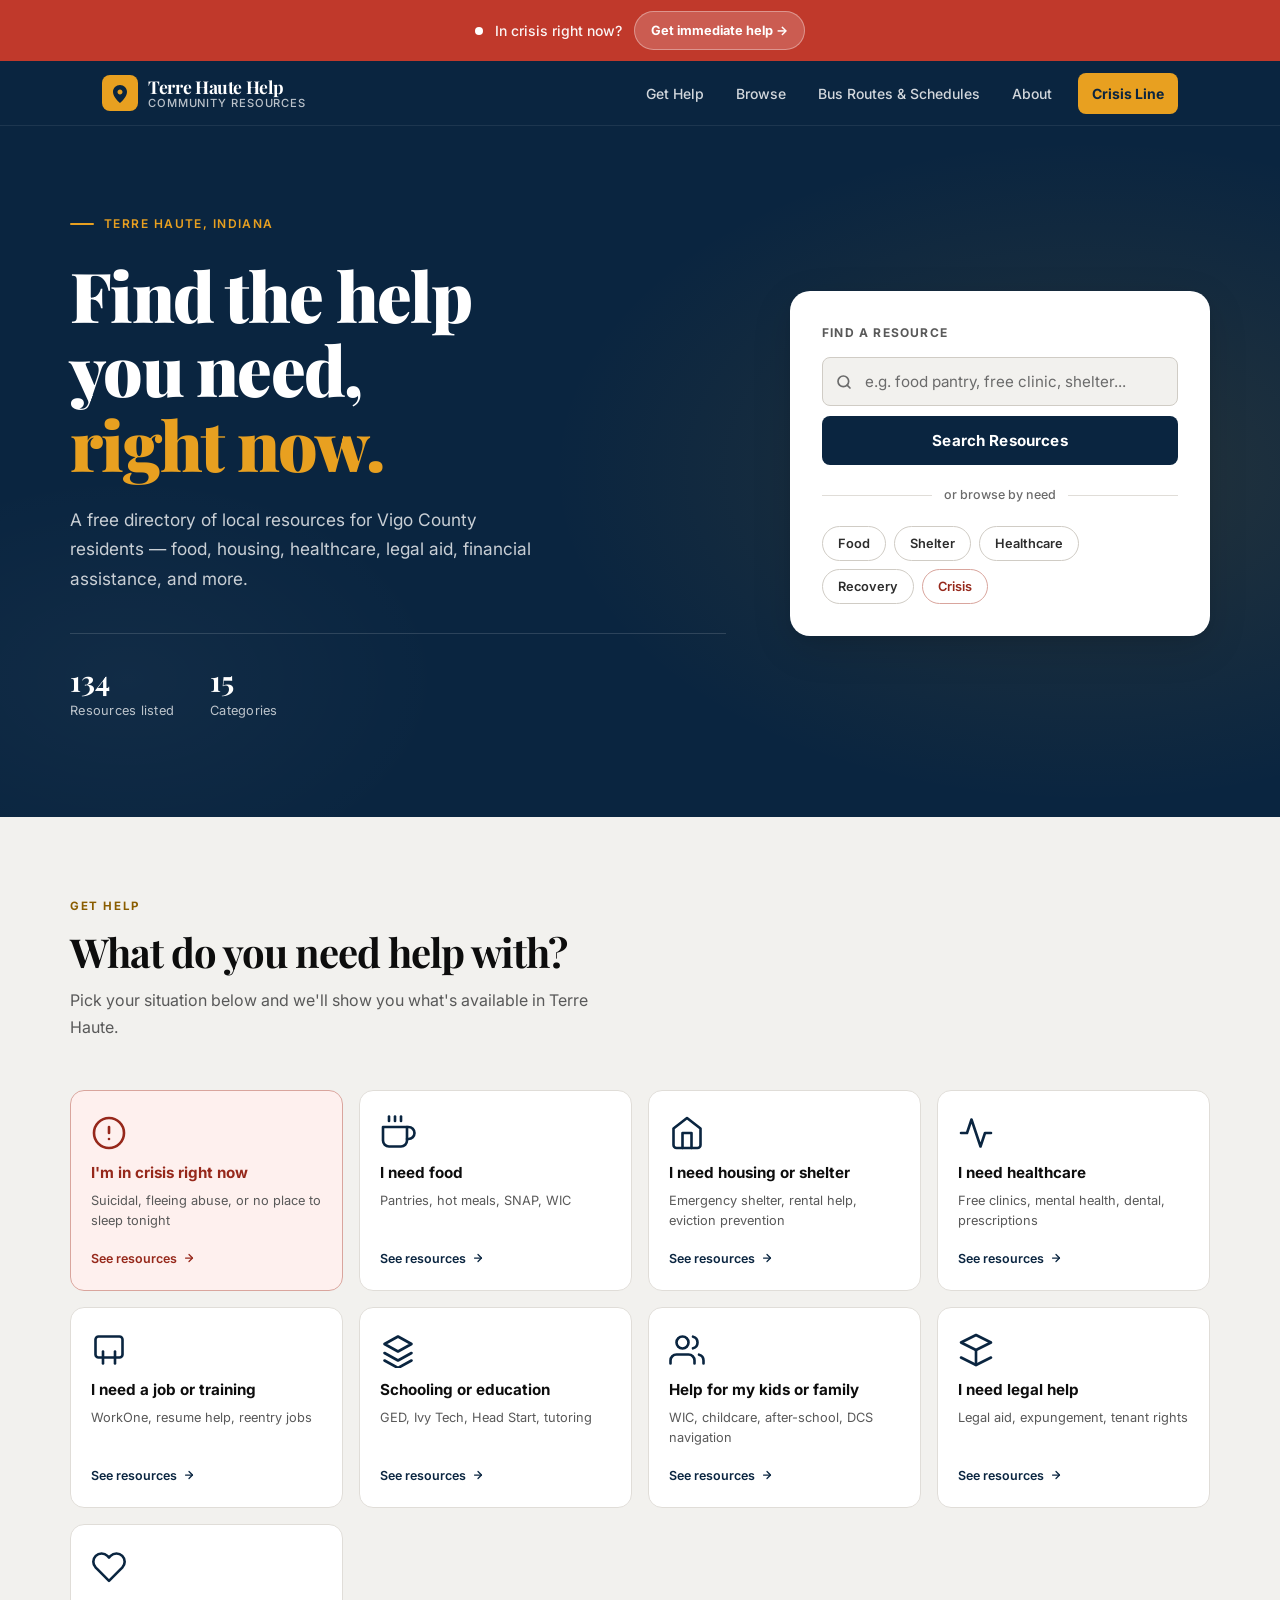
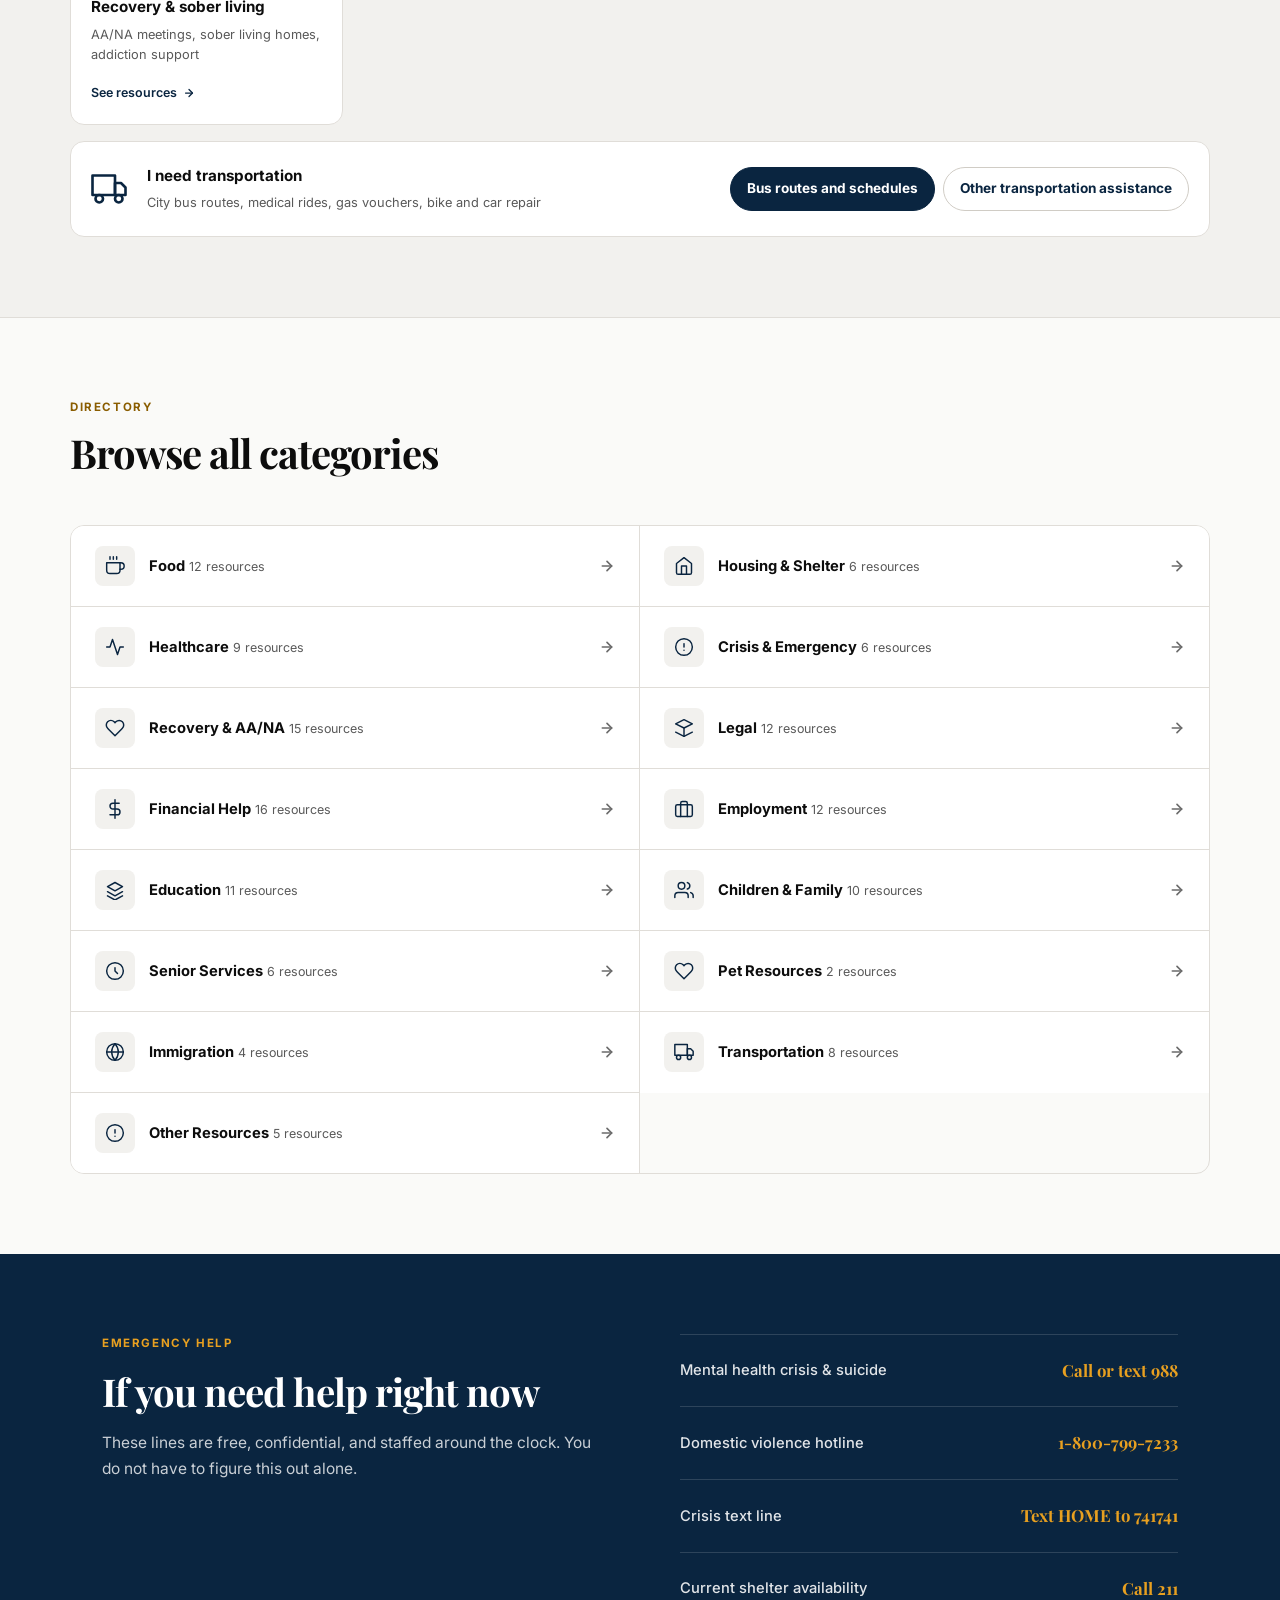
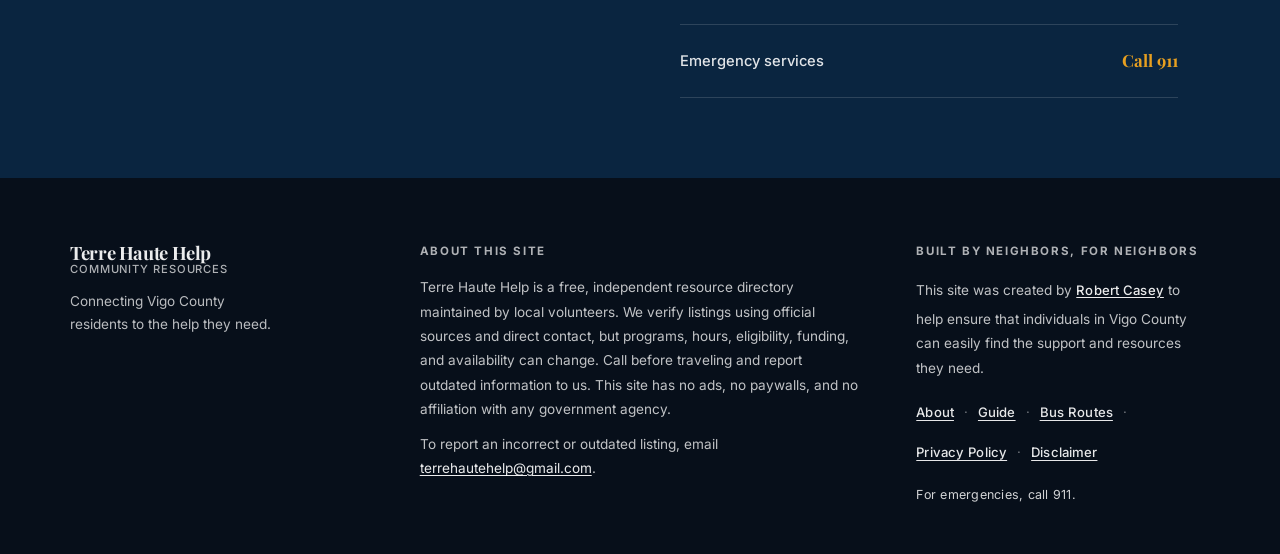
==== commit 8a678eef: "Usability update: consistent everyday search, safety and bus shortcuts Reviewed for preview (app.js " ====
--- a/index.html
+++ b/index.html
@@ -29,7 +29,7 @@
 
   <meta name="twitter:card" content="summary_large_image" />
   <meta name="twitter:title" content="Terre Haute Help — Free Local Resources" />
-  <meta name="twitter:description" content="Food, housing, healthcare, legal aid, sober living, and crisis support for Terre Haute and Vigo County residents. Free, always." />
+  <meta name="twitter:description" content="A community-maintained directory of food, housing, healthcare, legal aid, sober living, and crisis support for Terre Haute and Vigo County residents." />
   <meta name="twitter:image" content="https://terrehautehelp.org/og-image-v3.png" />
   <meta name="twitter:image:alt" content="Terre Haute Help — Free Community Resources" />
 
@@ -48,7 +48,7 @@
   <link rel="preconnect" href="https://fonts.gstatic.com" crossorigin />
   <link href="https://fonts.googleapis.com/css2?family=Playfair+Display:wght@700;900&family=Inter:wght@400;500;600;700&display=swap" rel="stylesheet" />
 
-  <link rel="stylesheet" href="styles.css" />
+  <link rel="stylesheet" href="styles.css?v=20261025-165535" />
 
   <script type="application/ld+json">
   {
@@ -210,6 +210,7 @@
         <nav class="site-nav" aria-label="Main navigation">
           <a href="#situation" data-nav="gethelp">Get Help</a>
           <a href="#categories" data-nav="browse">Browse</a>
+          <a href="/bus" data-nav="bus">Bus<span class="nav-long"> Routes &amp; Schedules</span></a>
           <a href="/about" data-nav="about">About</a>
           <a href="#crisis" class="nav-cta">Crisis Line</a>
         </nav>
@@ -233,10 +234,6 @@
             <div class="hero-stat">
               <div class="hero-stat-num">15</div>
               <div class="hero-stat-label">Categories</div>
-            </div>
-            <div class="hero-stat">
-              <div class="hero-stat-num">Free</div>
-              <div class="hero-stat-label">Always</div>
             </div>
           </div>
         </div>
@@ -335,6 +332,20 @@
             <span class="sit-arrow">See resources <svg width="12" height="12" viewBox="0 0 24 24" fill="none" stroke="currentColor" stroke-width="2.5" stroke-linecap="round" stroke-linejoin="round" aria-hidden="true"><line x1="5" y1="12" x2="19" y2="12"/><polyline points="12 5 19 12 12 19"/></svg></span>
           </button>
 
+          <!-- Two separate actions, so this card is a group, not a button:
+               interactive controls are never nested. -->
+          <div class="sit-card sit-card-split" role="group" aria-labelledby="sitTransportLabel">
+            <span class="sit-icon" aria-hidden="true"><svg viewBox="0 0 24 24" fill="none" stroke="currentColor" stroke-width="1.75" stroke-linecap="round" stroke-linejoin="round"><rect x="1" y="3" width="15" height="13"/><polygon points="16 8 20 8 23 11 23 16 16 16 16 8"/><circle cx="5.5" cy="18.5" r="2.5"/><circle cx="18.5" cy="18.5" r="2.5"/></svg></span>
+            <span class="sit-text">
+              <span class="sit-label" id="sitTransportLabel">I need transportation</span>
+              <span class="sit-desc">City bus routes, medical rides, gas vouchers, bike and car repair</span>
+            </span>
+            <span class="sit-actions">
+              <a href="/bus" class="sit-action sit-action-primary">Bus routes and schedules</a>
+              <button type="button" class="sit-action" data-filter="transportation">Other transportation assistance</button>
+            </span>
+          </div>
+
         </div>
       </div>
     </section>
@@ -420,6 +431,6 @@
   <script src="site.js?v=1"></script>
 
   <script src="resources.js?v=20260805-135812"></script>
-  <script src="app.js?v=20260805-135812"></script>
+  <script src="app.js?v=20261025-165535"></script>
 </body>
 </html>
--- a/styles.css
+++ b/styles.css
@@ -130,6 +130,7 @@
 /* A11Y: nav link opacity 0.7 -> 0.82 for contrast on navy. WCAG 1.4.3 */
 .site-nav a{color:rgba(255,255,255,0.82);font-size:0.875rem;font-weight:500;padding:9px 14px;border-radius:var(--radius);transition:color 0.15s,background 0.15s;white-space:nowrap}
 .site-nav a:hover{color:#fff;background:rgba(255,255,255,0.10);text-decoration:none}
+.site-nav a[aria-current="page"]{color:#fff;background:rgba(255,255,255,0.12)}
 .nav-cta{background:var(--amber)!important;color:var(--navy)!important;font-weight:700!important;margin-left:8px}
 .nav-cta:hover{background:#d4911a!important}
 
@@ -195,6 +196,19 @@
 .sit-crisis .sit-label{color:var(--red-dark)}
 .sit-crisis .sit-icon{color:var(--red-dark)}
 .sit-crisis .sit-arrow{color:var(--red-dark)}
+/* A card with two separate actions: a group, not one big button. It spans
+   the grid as a row so both actions sit side by side where there is room. */
+.sit-card-split{grid-column:1/-1;flex-direction:row;flex-wrap:wrap;align-items:center;gap:12px 20px;cursor:default}
+.sit-card-split:hover{transform:none;box-shadow:none}
+.sit-card-split:hover::after{transform:scaleX(0)}
+.sit-card-split:focus-within{border-color:var(--navy)}
+.sit-card-split .sit-icon{margin-bottom:0}
+.sit-text{display:flex;flex-direction:column;gap:6px;flex:1 1 260px;min-width:0}
+.sit-actions{display:flex;flex-wrap:wrap;gap:8px}
+.sit-action,.route-btn{display:inline-flex;align-items:center;gap:6px;min-height:44px;padding:10px 16px;border-radius:100px;border:1.5px solid var(--border-2);background:#fff;color:var(--navy);font-size:0.85rem;font-weight:700;line-height:1.3;text-align:left;cursor:pointer;font-family:var(--font-body);transition:border-color 0.15s,background 0.15s}
+.sit-action:hover,.route-btn:hover{border-color:var(--navy);background:rgba(10,37,64,0.05);text-decoration:none}
+.sit-action-primary,.route-btn-primary{background:var(--navy);border-color:var(--navy);color:#fff}
+.sit-action-primary:hover,.route-btn-primary:hover{background:var(--navy-light);color:#fff}
 
 .results-section{background:var(--bg);border-top:2px solid var(--border)}
 .results-header{display:flex;align-items:center;justify-content:space-between;margin-bottom:36px;flex-wrap:wrap;gap:16px}
@@ -202,9 +216,20 @@
 #resultsTitle:focus{outline:none}
 #resultsTitle:focus-visible{outline-offset:4px}
 .results-count{font-size:0.88rem;color:var(--ink-muted);font-weight:500}
+.results-filter{display:flex;align-items:center;flex-wrap:wrap;gap:8px 12px;margin-top:10px;font-size:0.88rem;color:var(--ink-muted)}
+.results-filter[hidden]{display:none}
+.results-filter strong{color:var(--ink);font-weight:600}
+.results-filter .clear-btn{padding:6px 14px}
 .clear-btn{display:flex;align-items:center;gap:6px;font-size:0.875rem;font-weight:600;color:var(--ink-muted);padding:10px 18px;min-height:24px;border:1.5px solid var(--border-2);border-radius:100px;transition:color 0.15s,border-color 0.15s;background:#fff}
 .clear-btn:hover{color:var(--ink);border-color:var(--ink-2)}
 .results-grid{display:grid;grid-template-columns:repeat(3,1fr);gap:20px}
+/* Shortcuts shown with search results (somewhere safe, bus routes) */
+.search-routes{grid-column:1/-1;background:var(--bg-2);border:1px solid var(--border);border-radius:var(--radius-lg);padding:20px 22px}
+.search-routes-title{font-size:1rem;font-weight:700;color:var(--ink);line-height:1.4;margin-bottom:4px;font-family:var(--font-body)}
+.search-routes-text{font-size:0.87rem;color:var(--ink-muted);line-height:1.6;margin-bottom:12px}
+.search-routes-actions{display:flex;flex-wrap:wrap;gap:8px}
+.search-routes-note{margin-top:12px;font-size:0.85rem;color:var(--ink-2)}
+.search-routes-note a{color:var(--navy);font-weight:700;text-decoration:underline;text-underline-offset:2px}
 .resource-card{background:#fff;border:1px solid var(--border);border-radius:var(--radius-lg);display:flex;flex-direction:column;transition:box-shadow 0.2s var(--ease),transform 0.2s var(--ease);overflow:hidden}
 .resource-card:hover{box-shadow:var(--shadow-md);transform:translateY(-2px)}
 .rc-top-bar{height:4px;flex-shrink:0}
@@ -361,6 +386,11 @@
   .sit-card::after{transition:none!important}
 }
 
+/* The bus link reads "Bus" where the header is narrow; the full name stays
+   in its accessible name, which begins with the visible word (2.5.3). */
+@media(max-width:960px){
+  .nav-long{position:absolute;width:1px;height:1px;padding:0;margin:-1px;overflow:hidden;clip:rect(0 0 0 0);white-space:nowrap;border:0}
+}
 @media(max-width:1024px){
   .hero-grid{grid-template-columns:1fr;gap:48px}
   .hero{padding:64px 32px 80px}
@@ -406,6 +436,9 @@
 @media(max-width:400px){
   .situation-grid{grid-template-columns:1fr}
   .site-nav a[data-nav="about"]{display:none}
+  /* Get Help, Bus and Crisis Line stay available: when they no longer fit
+     beside the logo, the navigation wraps onto its own row. */
+  .header-inner{flex-wrap:wrap;height:auto;min-height:64px;row-gap:4px;padding-top:8px;padding-bottom:8px}
   .crisis-bar{gap:8px;padding:10px 12px;font-size:0.8rem}
   .crisis-bar-text{flex:1 1 auto;min-width:0}
 }
@@ -423,7 +456,6 @@
   .logo-name{font-size:0.95rem;white-space:nowrap}
   .site-nav{gap:0}
   .site-nav a{font-size:0.74rem;padding:8px 7px}
-  .site-nav a[data-nav="gethelp"]{display:none}
   .nav-cta{margin-left:0;padding:8px 10px!important;white-space:nowrap}
   .hero-stats{flex-wrap:wrap;gap:16px}
   .rc-footer{flex-direction:column;align-items:flex-start}
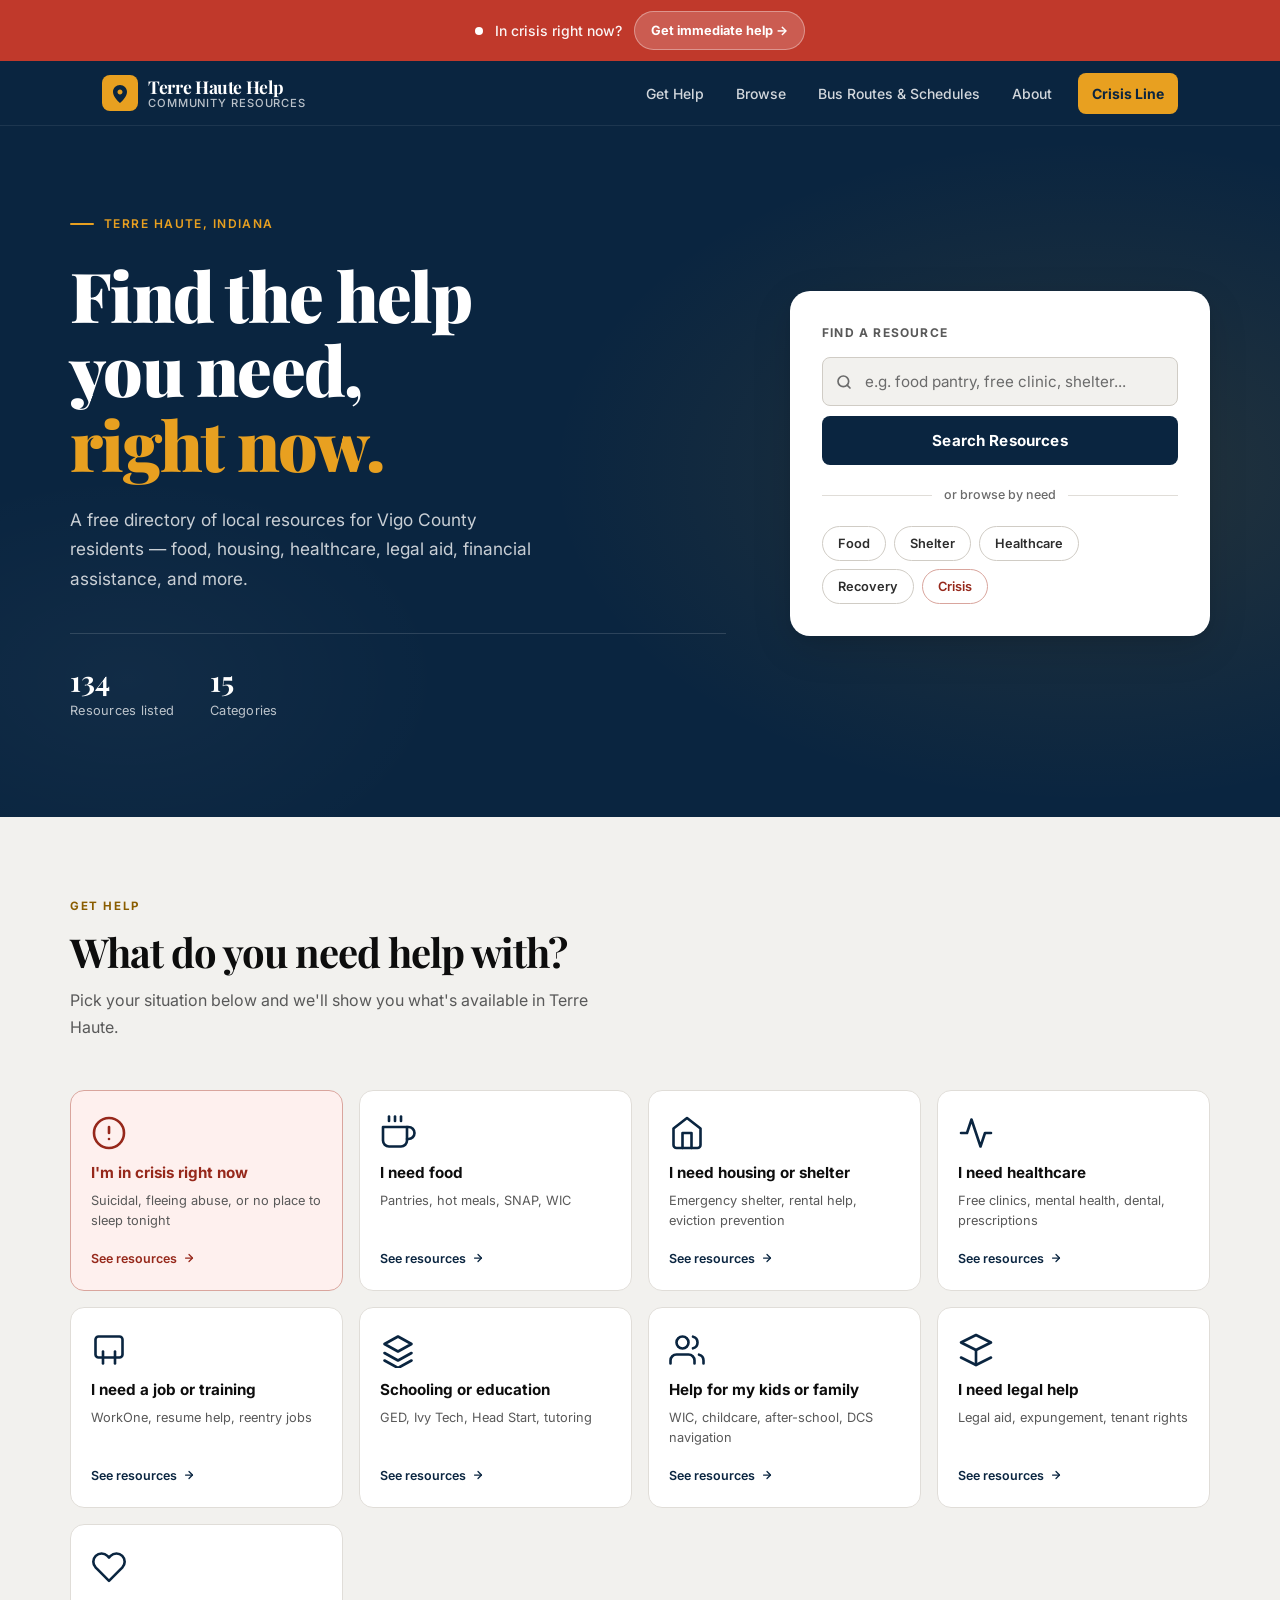
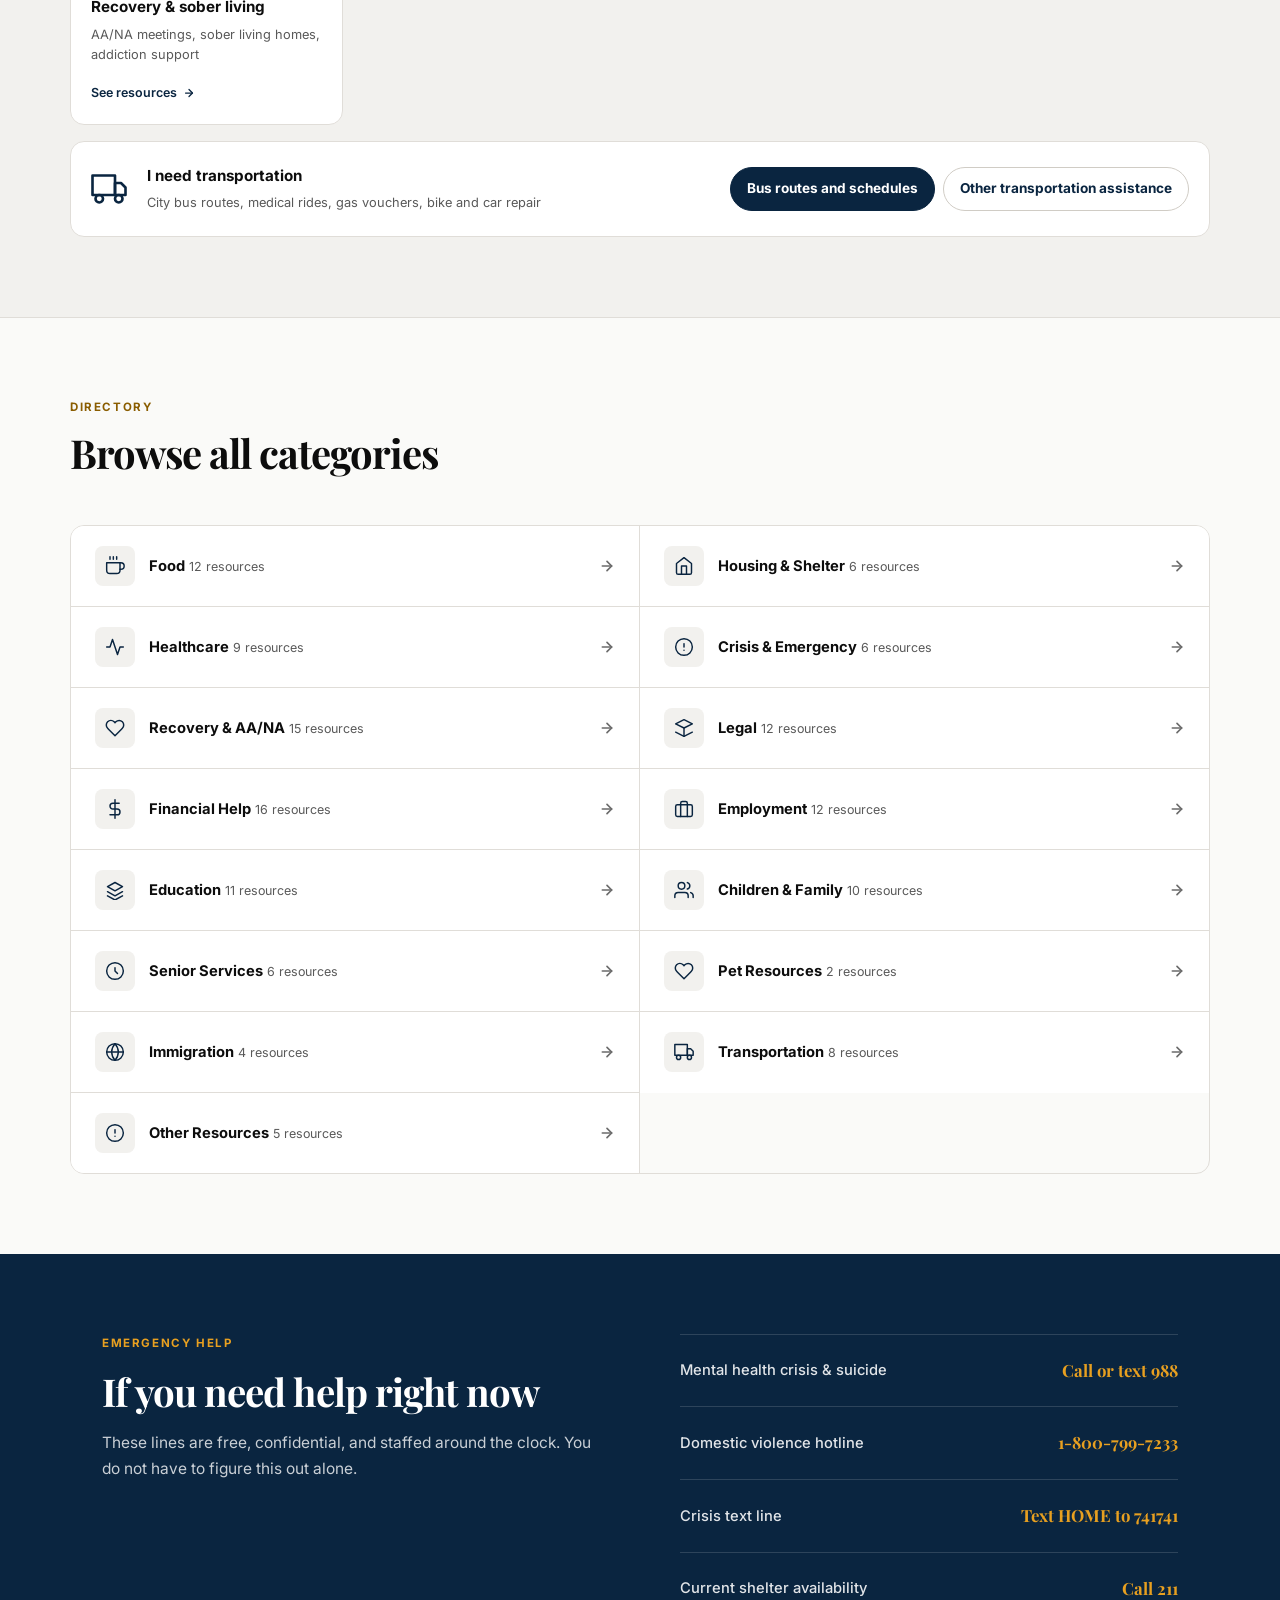
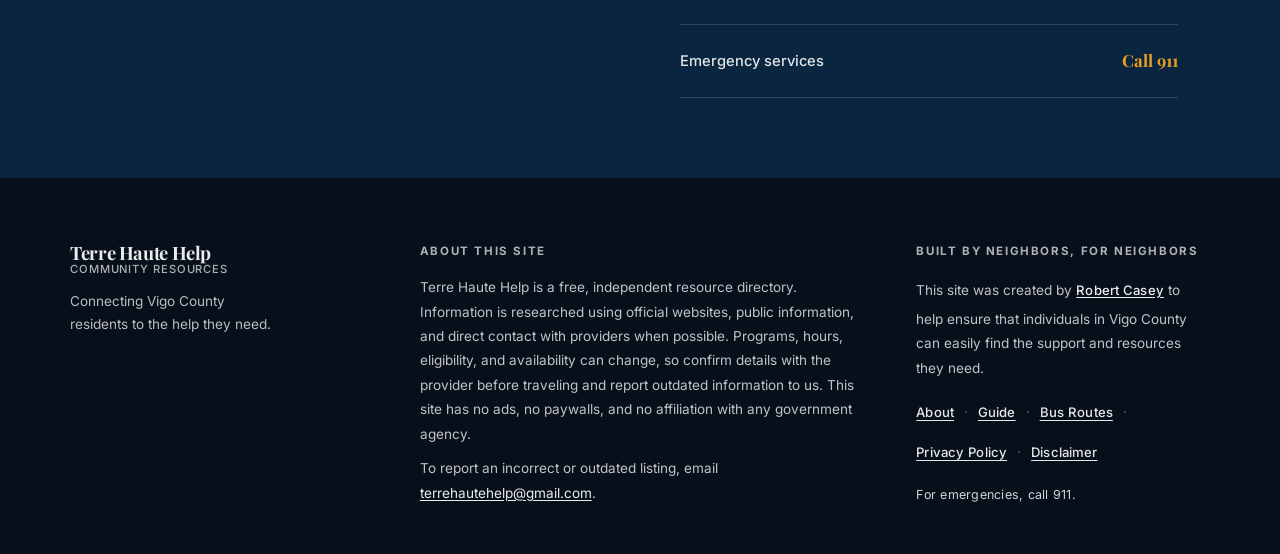
==== commit 878c90ec: "Staging release candidate 2: About page, bus layout, accessibility, accuracy Verified candidate appr" ====
--- a/index.html
+++ b/index.html
@@ -4,7 +4,7 @@
   <meta charset="UTF-8" />
   <meta name="viewport" content="width=device-width, initial-scale=1.0" />
 
-  <title>Terre Haute Help — Free Local Resources in Vigo County, Indiana</title>
+  <title>Terre Haute Help — Free Directory of Local Resources in Vigo County, Indiana</title>
   <meta name="description" content="Free resource directory for Terre Haute and Vigo County, Indiana. Find food pantries, emergency shelter, free clinics, legal aid, financial assistance, crisis support, sober living, and more." />
   <meta name="author" content="Robert Casey" />
   <meta name="robots" content="index, follow" />
@@ -16,8 +16,8 @@
   <meta name="geo.position" content="39.4667;-87.4139" />
   <meta name="ICBM" content="39.4667, -87.4139" />
 
-  <meta property="og:title" content="Terre Haute Help — Free Local Resources for Vigo County" />
-  <meta property="og:description" content="A free, community-maintained directory of food, housing, healthcare, legal aid, sober living, and crisis resources in Terre Haute, Indiana." />
+  <meta property="og:title" content="Terre Haute Help — Free Directory of Local Resources for Vigo County" />
+  <meta property="og:description" content="A free, independent directory of food, housing, healthcare, legal aid, sober living, and crisis resources in Terre Haute, Indiana." />
   <meta property="og:type" content="website" />
   <meta property="og:url" content="https://terrehautehelp.org" />
   <meta property="og:image" content="https://terrehautehelp.org/og-image-v3.png" />
@@ -28,8 +28,8 @@
   <meta property="og:site_name" content="Terre Haute Help" />
 
   <meta name="twitter:card" content="summary_large_image" />
-  <meta name="twitter:title" content="Terre Haute Help — Free Local Resources" />
-  <meta name="twitter:description" content="A community-maintained directory of food, housing, healthcare, legal aid, sober living, and crisis support for Terre Haute and Vigo County residents." />
+  <meta name="twitter:title" content="Terre Haute Help — Free Directory of Local Resources" />
+  <meta name="twitter:description" content="An independent directory of food, housing, healthcare, legal aid, sober living, and crisis support for Terre Haute and Vigo County residents." />
   <meta name="twitter:image" content="https://terrehautehelp.org/og-image-v3.png" />
   <meta name="twitter:image:alt" content="Terre Haute Help — Free Community Resources" />
 
@@ -48,7 +48,7 @@
   <link rel="preconnect" href="https://fonts.gstatic.com" crossorigin />
   <link href="https://fonts.googleapis.com/css2?family=Playfair+Display:wght@700;900&family=Inter:wght@400;500;600;700&display=swap" rel="stylesheet" />
 
-  <link rel="stylesheet" href="styles.css?v=20261025-165535" />
+  <link rel="stylesheet" href="styles.css?v=20261025-220542" />
 
   <script type="application/ld+json">
   {
@@ -67,7 +67,7 @@
         }
       },
       {
-        "@type": "NGO",
+        "@type": "Organization",
         "name": "Terre Haute Help",
         "url": "https://terrehautehelp.org",
         "logo": "https://terrehautehelp.org/og-image-v3.png",
@@ -96,7 +96,7 @@
             "name": "Indiana"
           }
         },
-        "description": "Volunteer-maintained directory connecting Vigo County residents to free local resources including food, housing, healthcare, legal aid, crisis support, and sober living.",
+        "description": "Independent directory connecting Vigo County residents to local resources including food, housing, healthcare, legal aid, crisis support, and sober living.",
         "knowsAbout": [
           "Food assistance",
           "Emergency shelter",
@@ -114,7 +114,7 @@
       {
         "@type": "WebPage",
         "url": "https://terrehautehelp.org",
-        "name": "Terre Haute Help — Free Local Resources in Vigo County, Indiana",
+        "name": "Terre Haute Help — Free Directory of Local Resources in Vigo County, Indiana",
         "description": "Free resource directory for Terre Haute and Vigo County residents. Find food pantries, shelter, healthcare, legal aid, crisis support, sober living homes, and financial assistance.",
         "inLanguage": "en-US",
         "isPartOf": {"@id": "https://terrehautehelp.org"},
@@ -134,51 +134,6 @@
             }
           ]
         }
-      },
-      {
-        "@type": "FAQPage",
-        "mainEntity": [
-          {
-            "@type": "Question",
-            "name": "Where can I find free food in Terre Haute?",
-            "acceptedAnswer": {
-              "@type": "Answer",
-              "text": "Terre Haute has several food pantries and hot meal programs including Catholic Charities Food Pantry, the Salvation Army, and CAPWI. Use our directory to find locations, hours, and what to bring."
-            }
-          },
-          {
-            "@type": "Question",
-            "name": "Where can I get emergency shelter in Terre Haute?",
-            "acceptedAnswer": {
-              "@type": "Answer",
-              "text": "Call Indiana 211 for current emergency shelter availability. Light House Mission provides emergency lodging at 1201 S. 13th St; call 812-232-7001 before traveling because space and intake requirements change. If you are fleeing domestic abuse or sexual assault, CODA Wabash Valley provides 24/7 mobile advocacy at 800-566-2632."
-            }
-          },
-          {
-            "@type": "Question",
-            "name": "Where can I find free healthcare in Terre Haute?",
-            "acceptedAnswer": {
-              "@type": "Answer",
-              "text": "The Neighborhood Health Clinic offers free primary care for uninsured adults. Hamilton Center provides mental health and addiction services on a sliding fee scale. The Vigo County Health Department offers low-cost immunizations and testing."
-            }
-          },
-          {
-            "@type": "Question",
-            "name": "Where can I find sober living homes in Terre Haute?",
-            "acceptedAnswer": {
-              "@type": "Answer",
-              "text": "Terre Haute has sober living options for men, women, and co-ed including Odyssey House, Oxford Houses, Club Soda Sober Living, Phoenix House, and Next Step Recovery. Use our Recovery category to see all options with contact information."
-            }
-          },
-          {
-            "@type": "Question",
-            "name": "Who do I call if I'm in crisis in Terre Haute?",
-            "acceptedAnswer": {
-              "@type": "Answer",
-              "text": "Call or text 988 for mental health and suicide crisis support. For domestic violence, call 1-800-799-7233. For emergencies call 911. Hamilton Center also operates a 24/7 local crisis line at 800-742-0787."
-            }
-          }
-        ]
       }
     ]
   }
@@ -407,7 +362,7 @@
       </div>
       <div class="footer-center">
         <p class="footer-section-label">About this site</p>
-        <p class="footer-note">Terre Haute Help is a free, independent resource directory maintained by local volunteers. We verify listings using official sources and direct contact, but programs, hours, eligibility, funding, and availability can change. Call before traveling and report outdated information to us. This site has no ads, no paywalls, and no affiliation with any government agency.</p>
+        <p class="footer-note">Terre Haute Help is a free, independent resource directory. Information is researched using official websites, public information, and direct contact with providers when possible. Programs, hours, eligibility, and availability can change, so confirm details with the provider before traveling and report outdated information to us. This site has no ads, no paywalls, and no affiliation with any government agency.</p>
         <p class="footer-note" style="margin-top:10px;">To report an incorrect or outdated listing, email <a href="mailto:terrehautehelp@gmail.com">terrehautehelp@gmail.com</a>.</p>
       </div>
       <div class="footer-right">
@@ -428,9 +383,9 @@
       </div>
     </div>
   </footer>
-  <script src="site.js?v=1"></script>
-
-  <script src="resources.js?v=20260805-135812"></script>
-  <script src="app.js?v=20261025-165535"></script>
+  <script src="site.js?v=20261025-220542"></script>
+
+  <script src="resources.js?v=20261025-222408"></script>
+  <script src="app.js?v=20261025-222408"></script>
 </body>
 </html>
--- a/styles.css
+++ b/styles.css
@@ -21,7 +21,7 @@
   --radius:8px;--radius-lg:14px;--radius-xl:20px;
   --max-w:1140px;--ease:cubic-bezier(0.4,0,0.2,1);
   /* A11Y: total sticky chrome height, used for scroll-margin. WCAG 2.4.11 */
-  --sticky-offset:110px;
+  --sticky-offset:142px;
 }
 
 *,*::before,*::after{box-sizing:border-box;margin:0;padding:0}
@@ -69,10 +69,13 @@
     outline:3px solid var(--focus-ring);outline-offset:3px;
   }
 }
-/* A11Y: keep focused targets clear of the sticky chrome. WCAG 2.4.11
-   --sticky-offset is measured at runtime by site.js; the :root value is a
-   fallback for the no-JS case. */
-[id]{scroll-margin-top:var(--sticky-offset)}
+/* A11Y: keep focused elements and jump-link targets clear of the sticky
+   chrome. WCAG 2.4.11. Set on the scrolling element (html), so it applies to
+   every element the browser scrolls into view, including keyboard focus on
+   links without an id; the previous [id]{scroll-margin-top} covered only
+   jump-link targets. --sticky-offset is measured at runtime by site.js; the
+   :root and breakpoint values are fallbacks for the no-JS case. */
+html{scroll-padding-top:var(--sticky-offset)}
 
 /* ══ A11Y: SKIP LINK — WCAG 2.4.1 bypass mechanism ══ */
 .skip-link{
@@ -355,7 +358,10 @@
 .empty-state h3{font-family:var(--font-display);font-size:1.5rem;margin-bottom:10px;color:var(--ink)}
 .empty-state a{text-decoration:underline;text-underline-offset:2px;font-weight:600}
 
-@keyframes fadeUp{from{opacity:0;transform:translateY(20px)}to{opacity:1;transform:translateY(0)}}
+/* Motion only: help cards and the search panel are never hidden while they
+   wait to animate. Opacity was removed because a delayed or throttled
+   animation (background tab, slow device) left essential cards invisible. */
+@keyframes fadeUp{from{transform:translateY(20px)}to{transform:translateY(0)}}
 .hero-left{animation:fadeUp 0.6s var(--ease) both}
 .hero-right{animation:fadeUp 0.6s var(--ease) 0.15s both}
 .sit-card{animation:fadeUp 0.5s var(--ease) both}
@@ -407,7 +413,7 @@
   .footer-tagline{max-width:100%}
 }
 @media(max-width:640px){
-  :root{--sticky-offset:96px}
+  :root{--sticky-offset:140px}
   .hero{padding:48px 20px 64px}
   .hero-stats{gap:20px}
   .hero-search-card{padding:24px 20px}
@@ -439,6 +445,7 @@
   /* Get Help, Bus and Crisis Line stay available: when they no longer fit
      beside the logo, the navigation wraps onto its own row. */
   .header-inner{flex-wrap:wrap;height:auto;min-height:64px;row-gap:4px;padding-top:8px;padding-bottom:8px}
+  :root{--sticky-offset:172px}
   .crisis-bar{gap:8px;padding:10px 12px;font-size:0.8rem}
   .crisis-bar-text{flex:1 1 auto;min-width:0}
 }
@@ -448,6 +455,7 @@
    scrolling; the crisis bar is allowed to wrap because .site-chrome is
    height-independent. NEEDS RENDERED VERIFICATION — not confirmed passing. */
 @media(max-width:360px){
+  :root{--sticky-offset:196px}
   .header-inner{padding:0 12px;gap:8px;height:auto;min-height:56px;
     padding-top:8px;padding-bottom:8px}
   .logo{gap:8px;min-width:0}
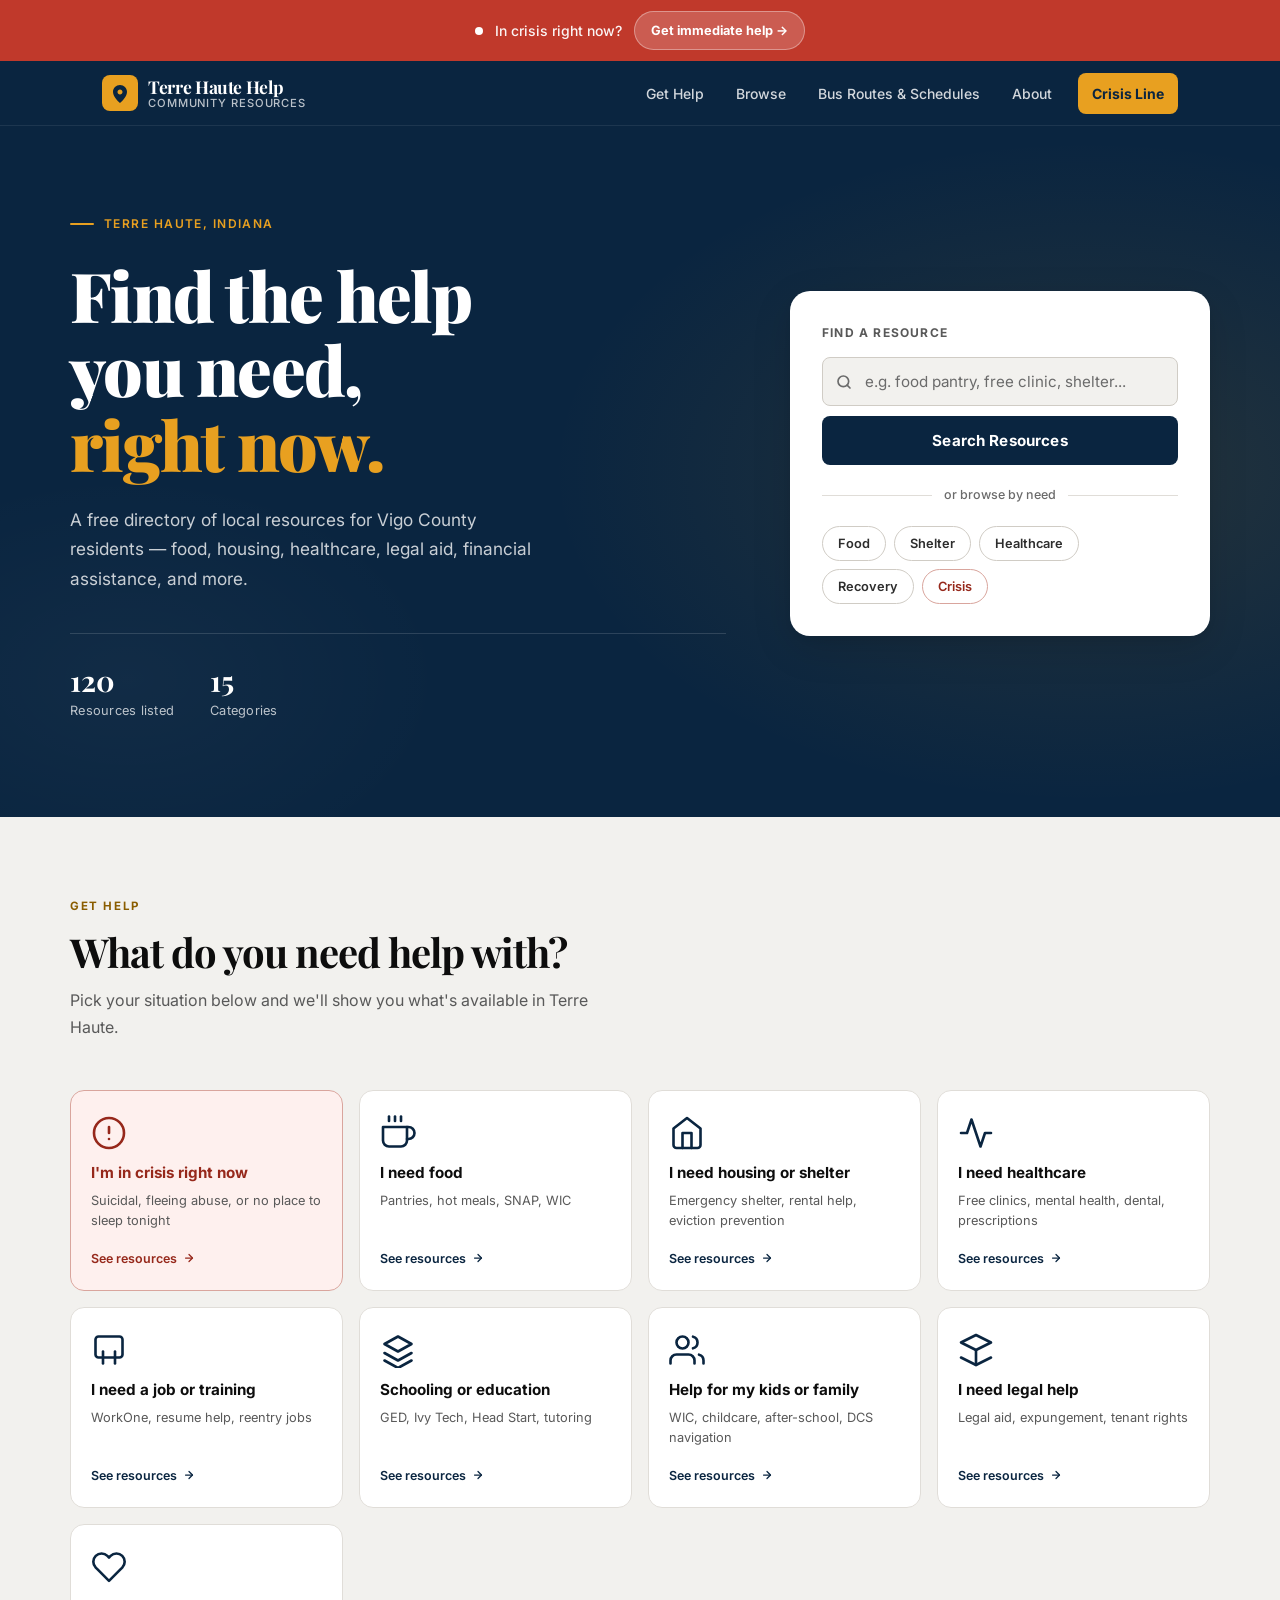
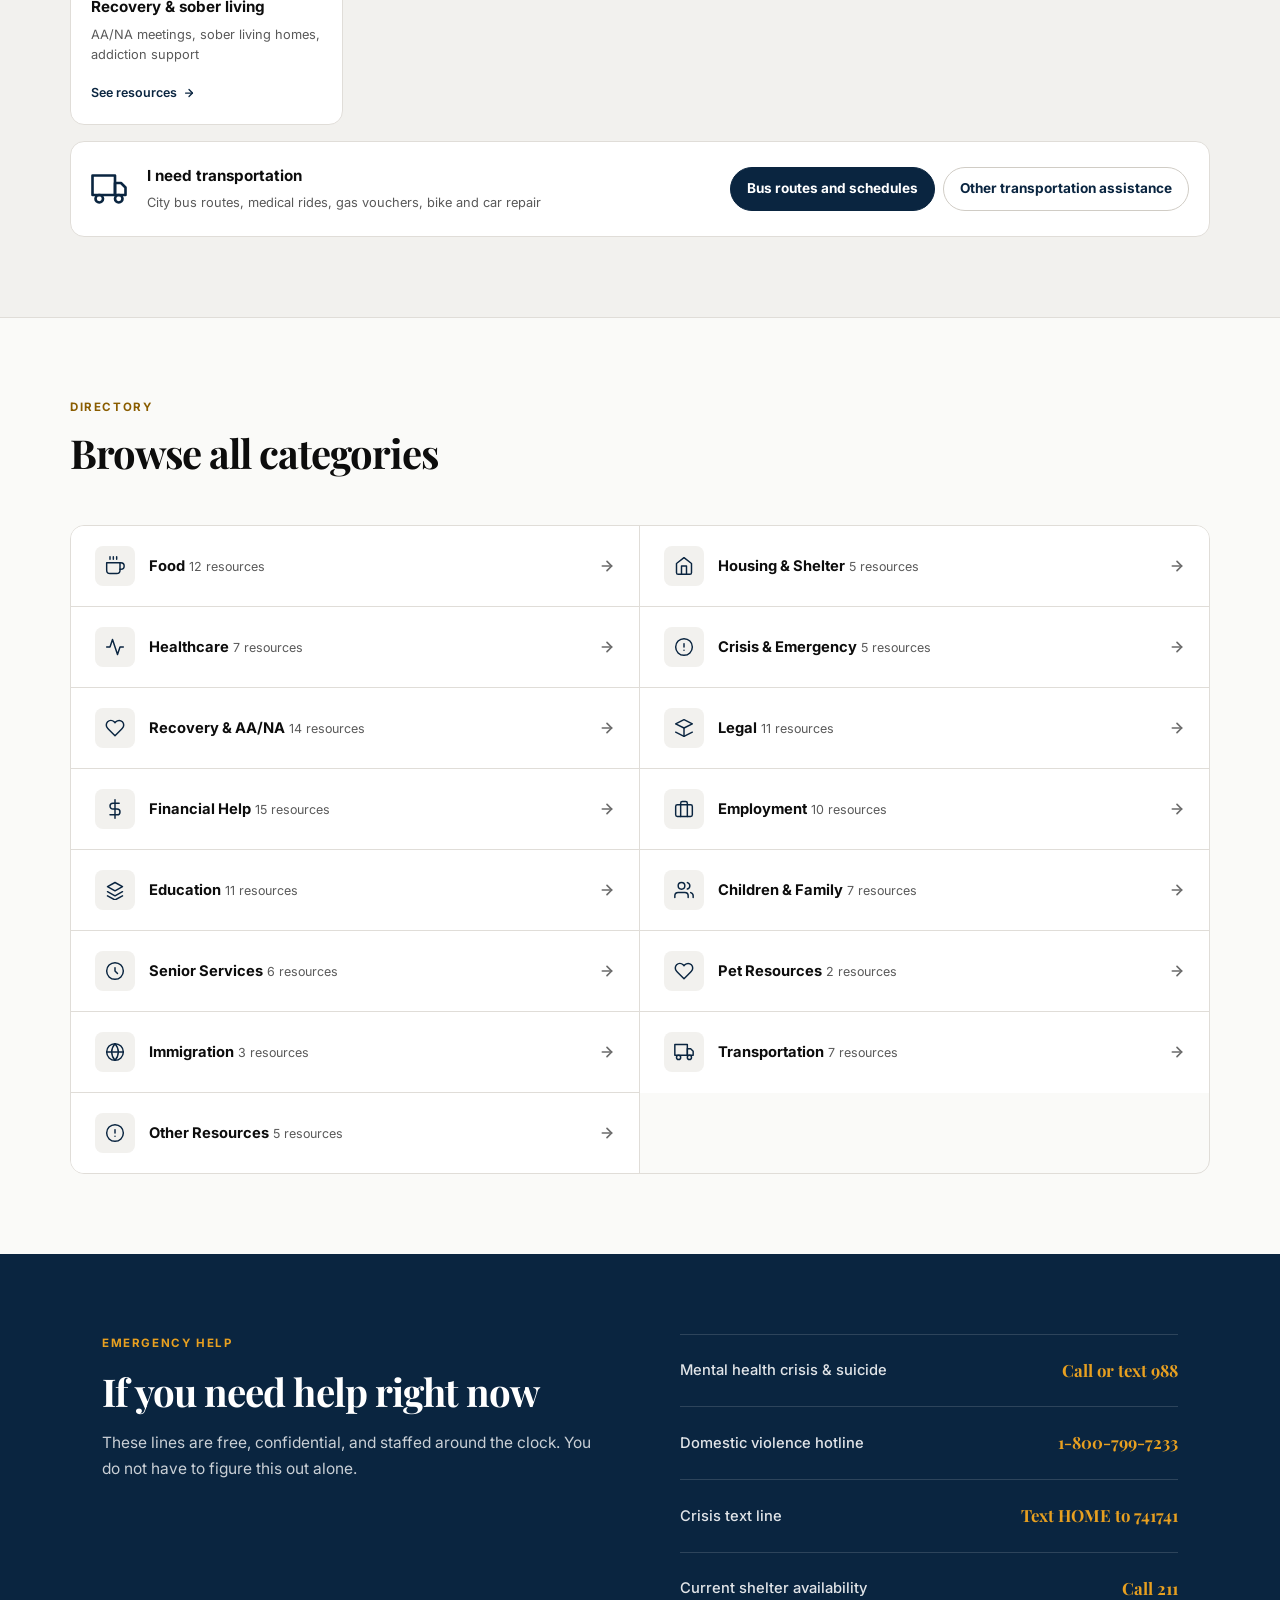
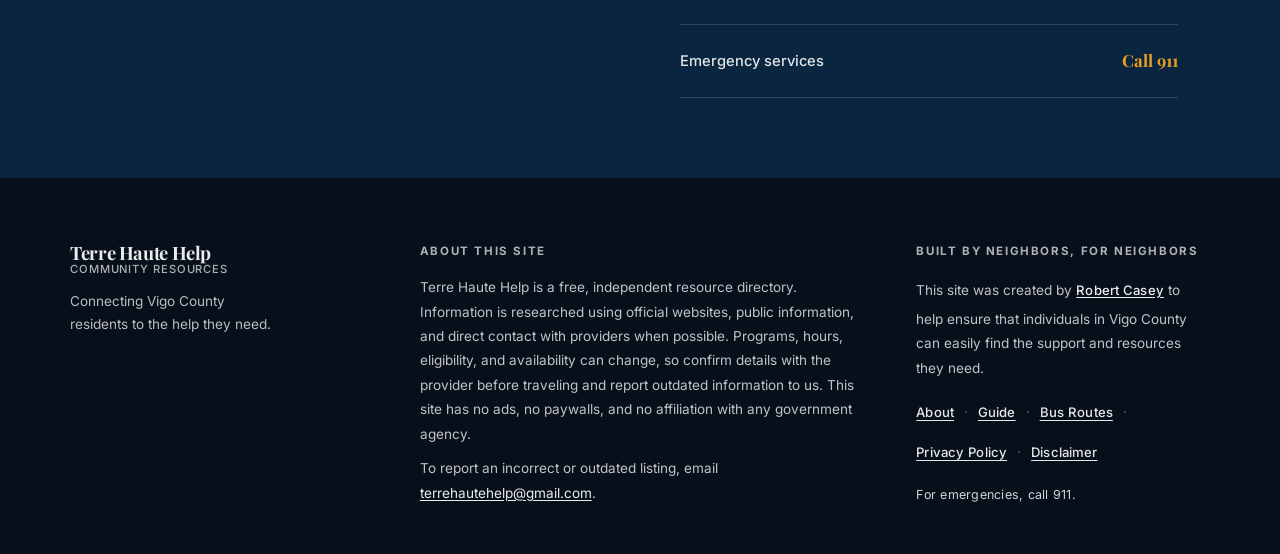
==== commit d54905e0: "fix: Patch 1 resource accuracy corrections (2026-11) Withhold 15 unverifiable listings (including Cl" ====
--- a/index.html
+++ b/index.html
@@ -385,7 +385,7 @@
   </footer>
   <script src="site.js?v=20261025-220542"></script>
 
-  <script src="resources.js?v=20261025-222408"></script>
-  <script src="app.js?v=20261025-222408"></script>
+  <script src="resources.js?v=20261117-083419"></script>
+  <script src="app.js?v=20261117-093527"></script>
 </body>
 </html>
